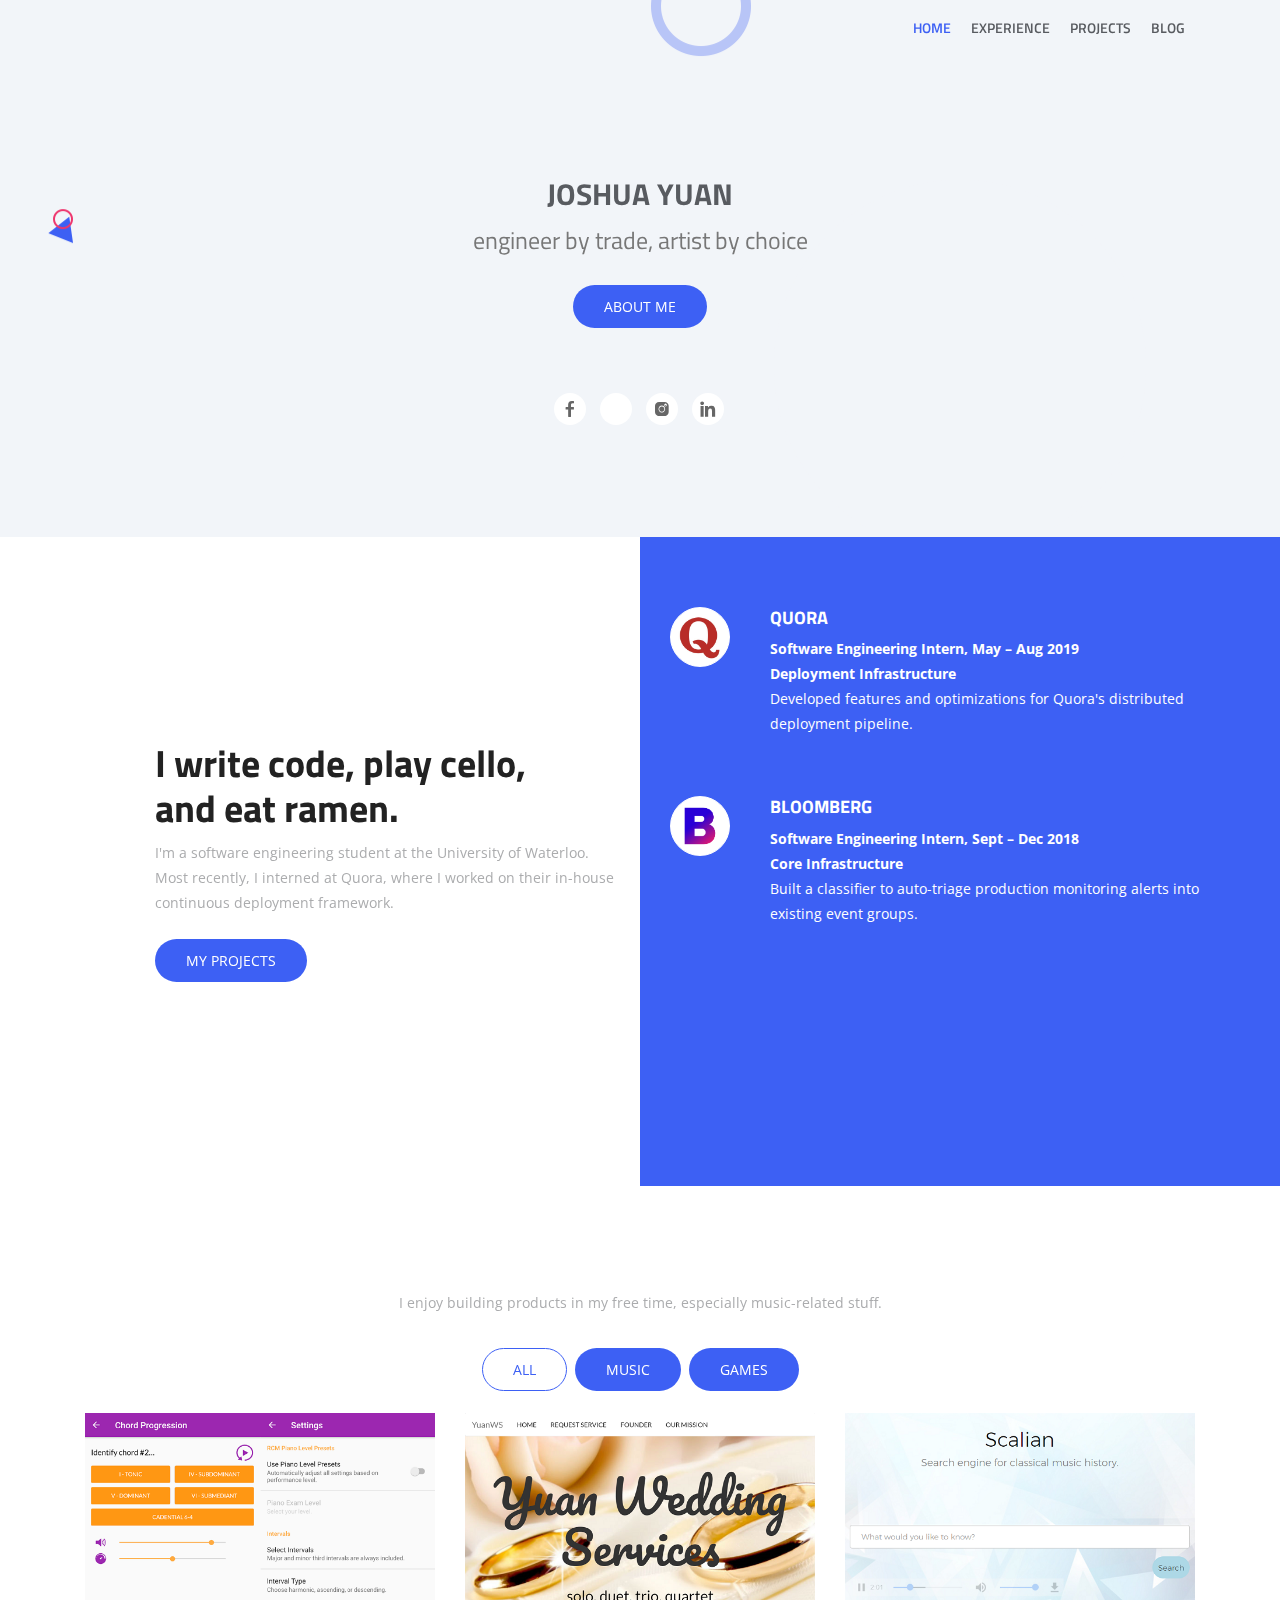
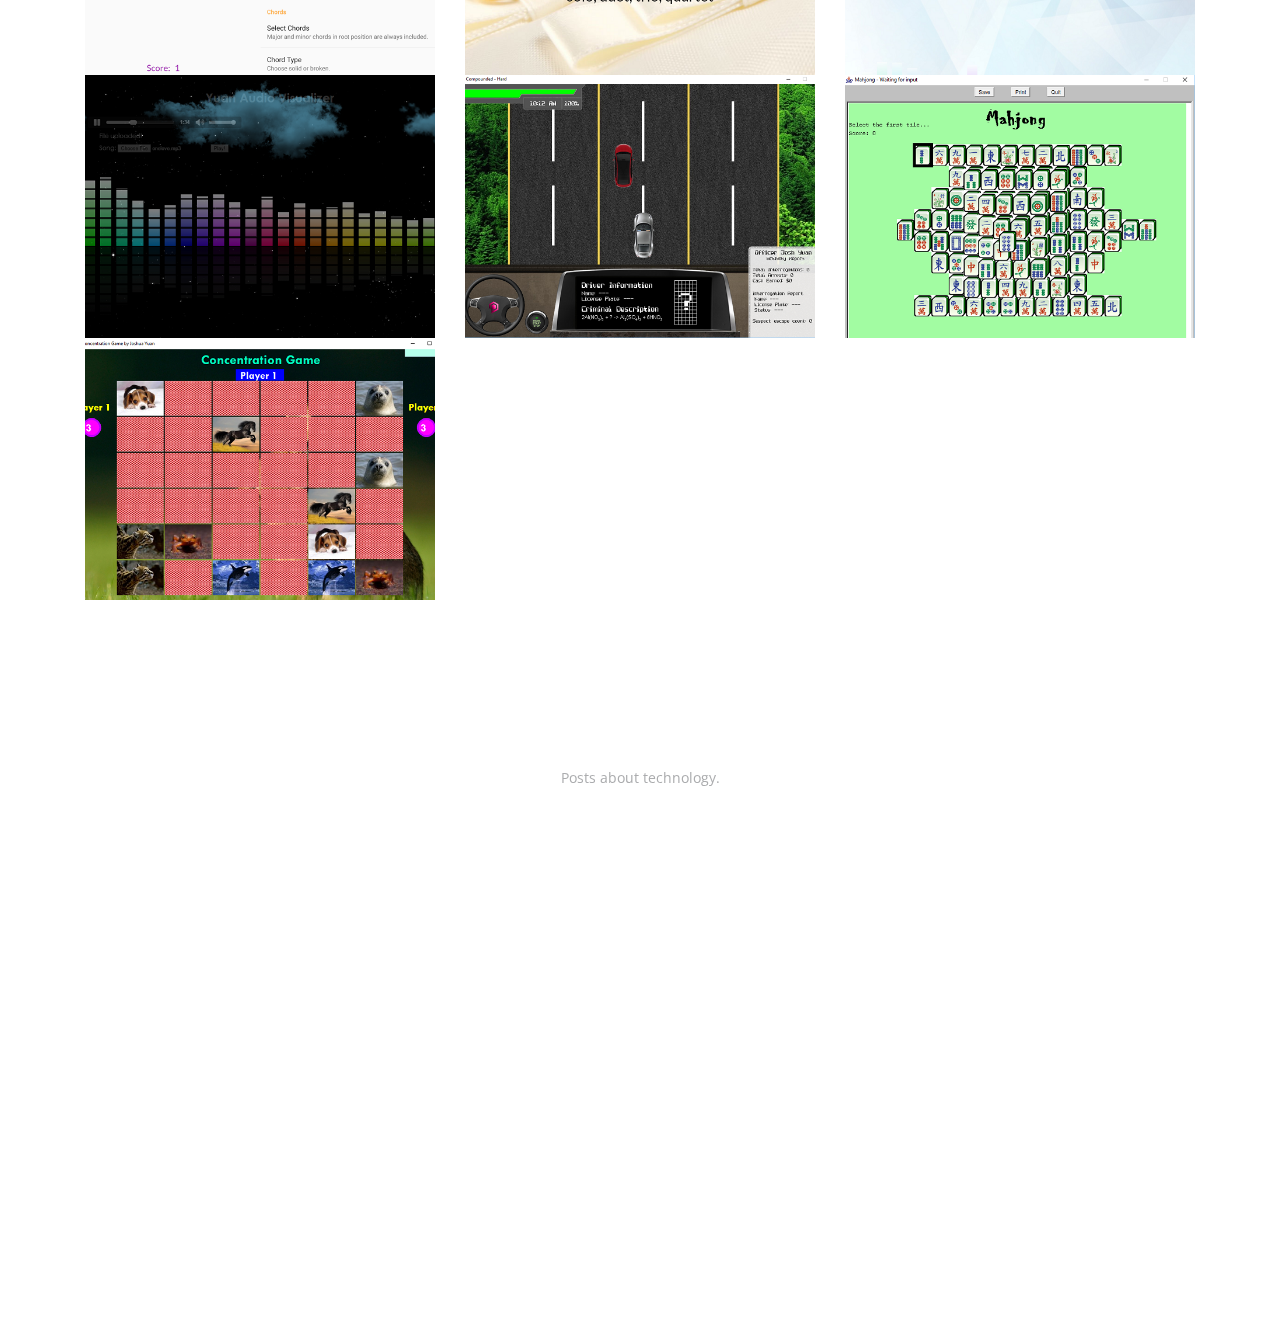
==== hello/stack-opl/stack-opl/index.html @ 2b929684 "begin new design work" ====
<!DOCTYPE html>
<html lang="en">
  <head>
    <!-- Required meta tags -->
    <meta charset="utf-8">
    <meta name="viewport" content="width=device-width, initial-scale=1, shrink-to-fit=no">

    <title>Stack - Bootstrap 4 Business Template</title>

    <!-- Bootstrap CSS -->
    <link rel="stylesheet" href="assets/css/bootstrap.min.css" >
    <!-- Icon -->
    <link rel="stylesheet" href="assets/fonts/line-icons.css">
    <!-- Slicknav -->
    <link rel="stylesheet" href="assets/css/slicknav.css">
    <!-- Owl carousel -->
    <link rel="stylesheet" href="assets/css/owl.carousel.min.css">
    <link rel="stylesheet" href="assets/css/owl.theme.css">
    
    <link rel="stylesheet" href="assets/css/magnific-popup.css">
    <link rel="stylesheet" href="assets/css/nivo-lightbox.css">
    <!-- Animate -->
    <link rel="stylesheet" href="assets/css/animate.css">
    <!-- Main Style -->
    <link rel="stylesheet" href="assets/css/main.css">
    <!-- Responsive Style -->
    <link rel="stylesheet" href="assets/css/responsive.css">

  </head>
  <body>

    <!-- Header Area wrapper Starts -->
    <header id="header-wrap">
      <!-- Navbar Start -->
      <nav class="navbar navbar-expand-md bg-inverse fixed-top scrolling-navbar">
        <div class="container">
          <!-- Brand and toggle get grouped for better mobile display -->
          <!-- <a href="index.html" class="navbar-brand"><img src="assets/img/logo.png" alt=""></a>        -->
          <button class="navbar-toggler" type="button" data-toggle="collapse" data-target="#navbarCollapse" aria-controls="navbarCollapse" aria-expanded="false" aria-label="Toggle navigation">
            <i class="lni-menu"></i>
          </button>
          <div class="collapse navbar-collapse" id="navbarCollapse">
            <ul class="navbar-nav mr-auto w-100 justify-content-end clearfix">
              <li class="nav-item active">
                <a class="nav-link" href="#hero-area">
                  Home
                </a>
              </li>
              <li class="nav-item">
                <a class="nav-link" href="#experience">
                  Experience
                </a>
              </li>
              <li class="nav-item">
                <a class="nav-link" href="#projects">
                  Projects
                </a>
              </li>
              <li class="nav-item">
                <a class="nav-link" href="#blog">
                  Blog
                </a>
              </li>
            </ul>
          </div>
        </div>
      </nav>
      <!-- Navbar End -->

      <!-- Hero Area Start -->
      <div id="hero-area" class="hero-area-bg">
        <div class="container">
          <div class="row">
            <div class="col-md-12 col-sm-12">
              <div class="contents text-center">
                <div class="wow fadeInUp">
                  <h2 class="head-title">Joshua Yuan</h2>
                  <h3 id="subtitle">engineer by trade, artist by choice</h3>
                </div>
                <div class="header-button wow fadeInUp" data-wow-delay="0.3s">
                  <a href="#experience" class="btn btn-common">About Me</a>
                </div>
              </div>
              <div class="row">
                <div class="col-lg-4 col-md-3 col-xs-12">
                  <div class="footer-logo">
                    <!-- <img src="assets/img/logo.png" alt=""> -->
                  </div>
                </div>
                <div class="col-lg-4 col-md-4 col-xs-12">     
                  <div class="social-icon text-center">
                    <a class="facebook" href="#"><i class="lni-facebook-filled"></i></a>
                    <a class="github" href="#"><i class="lni-github-original"></i></a>
                    <a class="instagram" href="#"><i class="lni-instagram-filled"></i></a>
                    <a class="linkedin" href="#"><i class="lni-linkedin-filled"></i></a>
                  </div>
                </div>
                <div class="col-lg-4 col-md-5 col-xs-12">
                </div> 
              </div>
 <!--              <div class="img-thumb text-center wow fadeInUp" data-wow-delay="0.6s">
                <img class="img-fluid" src="assets/img/hero-1.png" alt="">
              </div> -->
            </div>
          </div>
        </div>
      </div>
      <!-- Hero Area End -->

    </header>
    <!-- Header Area wrapper End -->

    <!-- Feature Section Start -->
    <div id="experience">
      <div class="container-fluid">
        <div class="row">
          <div class="col-lg-6 col-md-12 col-sm-12">
            <div class="text-wrapper">
              <div>
                <h2 class="title-hl wow fadeInLeft" data-wow-delay="0.3s">I write code, play cello, <br> and eat ramen. <br></h2>
                <p class="mb-4">I'm a software engineering student at the University of Waterloo. Most recently, I interned at Quora, where I worked on their in-house continuous deployment framework.</p>
                <a href="#projects" class="btn btn-common">My Projects</a>
              </div>
            </div>
          </div>
          <div class="col-lg-6 col-md-12 col-sm-12 padding-none feature-bg">
            <div class="feature-thumb">
              <div class="feature-item wow fadeInDown" data-wow-duration="1000ms" data-wow-delay="300ms">
                <div class="icon" id="quora-icon">
                </div>
                <div class="feature-content">
                  <h3>Quora</h3>
                  <p><b>Software Engineering Intern, May – Aug 2019<br>
                  Deployment Infrastructure</b><br>
                  Developed features and optimizations for Quora's distributed deployment pipeline.</p>
                </div>
              </div>
              <div class="feature-item wow fadeInDown" data-wow-duration="1000ms" data-wow-delay="500ms">
                <div class="icon" id="bloomberg-icon">
                </div>
                <div class="feature-content">
                  <h3>Bloomberg</h3>
                  <p><b>Software Engineering Intern, Sept – Dec 2018<br>
                  Core Infrastructure</b><br>
                  <p>Built a classifier to auto-triage production monitoring alerts into existing event groups.</p>
                </div>
              </div>
              <div class="feature-item wow fadeInDown" data-wow-duration="1000ms" data-wow-delay="700ms">
                <div class="icon" id="shopify-icon">
                </div>
                <div class="feature-content">
                  <h3>Shopify</h3>
                  <p><b>Software Engineering Intern, Jan – Apr 2018<br>
                  Merchant Globalization</b><br>
                  <p>Created a background web service that detects and logs tax miscalculations during checkout.</p>
                </div>
              </div>
            </div>
          </div>
        </div>
      </div>
    </div>
    <!-- Feature Section End -->
    
    <!-- Portfolio Section -->
    <section id="projects" class="section-padding">
      <!-- Container Starts -->
      <div class="container">
        <div class="section-header text-center">
          <h2 class="section-title wow fadeInDown" data-wow-delay="0.3s">Personal Projects</h2>
          <p>I enjoy building products in my free time, especially music-related stuff.</p>
        </div>
        <div class="row">          
          <div class="col-md-12">
            <!-- Portfolio Controller/Buttons -->
            <div class="controls text-center">
              <a class="filter active btn btn-common btn-effect" data-filter="all">
                All 
              </a>
              <a class="filter btn btn-common btn-effect" data-filter=".music">
                Music 
              </a>
              <a class="filter btn btn-common btn-effect" data-filter=".games">
                Games
              </a>
            </div>
            <!-- Portfolio Controller/Buttons Ends-->
          </div>
        </div>

        <!-- Portfolio Recent Projects -->
        <div id="portfolio" class="row">
          <div class="col-lg-4 col-md-6 col-xs-12 mix music">
            <div class="portfolio-item">
              <div class="shot-item">
                <img src="assets/img/portfolio/eartraining.png" alt="" />  
                <div class="single-content">
                  <div class="fancy-table">
                    <div class="table-cell">
                      <div class="zoom-icon">
                        <a class="lightbox" href="assets/img/portfolio/img-1.jpg"></a>
                      </div>
                      <a href="https://play.google.com/store/apps/details?id=com.joshuayuan.eartraining">Ear Training</a>
                      <p>Aural training app for classical musicians with over 23k downloads on Google Play (Android).</p>
                    </div>
                  </div>
                </div>
              </div>               
            </div>
          </div>
          <div class="col-lg-4 col-md-6 col-xs-12 mix music">
            <div class="portfolio-item">
              <div class="shot-item">
                <img src="assets/img/portfolio/wedding.png" alt="" /> 
                <div class="single-content">
                  <div class="fancy-table">
                    <div class="table-cell">
                      <div class="zoom-icon">
                        <a class="lightbox" href="assets/img/portfolio/img-2.jpg"></a>
                      </div>
                      <a href="http://weddings.joshuayuan.com/">Wedding Music Services</a>
                      <p>Connects wedding organizers to live wedding performers across the Greater Toronto Area. Request solo performances, duets, trio, and quartets.</p>
                    </div>
                  </div>
                </div>
              </div>               
            </div>
          </div>
          <div class="col-lg-4 col-md-6 col-xs-12 mix music">
            <div class="portfolio-item">
              <div class="shot-item">
                <img src="assets/img/portfolio/scalian.png" alt="" />  
                <div class="single-content">
                  <div class="fancy-table">
                    <div class="table-cell">
                      <div class="zoom-icon">
                        <a class="lightbox" href="assets/img/portfolio/img-3.jpg"></a>
                      </div>
                      <a href="http://history.joshuayuan.com/">Scalian</a>
                      <p>A search engine for music history that uses natural language processing.</p>
                    </div>
                  </div>
                </div>
              </div>               
            </div>
          </div>
          <div class="col-lg-4 col-md-6 col-xs-12 mix music">
            <div class="portfolio-item">
              <div class="shot-item">
                <img src="assets/img/portfolio/visualizer.png" alt="" /> 
                <div class="single-content">
                  <div class="fancy-table">
                    <div class="table-cell">
                      <div class="zoom-icon">
                        <a class="lightbox" href="assets/img/portfolio/img-4.jpg"></a>
                      </div>
                      <a href="http://audiovisualizer.joshuayuan.com/">Audio Visualizer</a>
                      <p>Upload your favourite song and see real-time animations!</p>
                    </div>
                  </div>
                </div>
              </div>               
            </div>
          </div>
          <div class="col-lg-4 col-md-6 col-xs-12 mix games">
            <div class="portfolio-item">
              <div class="shot-item">
                <img src="assets/img/portfolio/compounded.png" alt="" />  
                <div class="single-content">
                  <div class="fancy-table">
                    <div class="table-cell">
                      <div class="zoom-icon">
                        <a class="lightbox" href="assets/img/portfolio/img-5.jpg"></a>
                      </div>
                      <a href="https://www.dropbox.com/s/d13jefhcqn0vv1t/Compounded.zip?dl=0">Compounded</a>
                      <p>Desktop car racing game designed to help high school students learn chemistry concepts.</p>
                    </div>
                  </div>
                </div>
              </div>               
            </div>
          </div>
          <div class="col-lg-4 col-md-6 col-xs-12 mix games">
            <div class="portfolio-item">
              <div class="shot-item">
                <img src="assets/img/portfolio/mahjong.png" alt="" />  
                <div class="single-content">
                  <div class="fancy-table">
                    <div class="table-cell">
                      <div class="zoom-icon">
                        <a class="lightbox" href="assets/img/portfolio/img-6.jpg"></a>
                      </div>
                      <a href="http://www.joshuayuan.com/software/Mahjong.zip">Mahjong Solitaire</a>
                      <p>A puzzle game based on a classic Chinese game for four persons.</p>
                    </div>
                  </div>
                </div>
              </div>               
            </div>
          </div>
          <div class="col-lg-4 col-md-6 col-xs-12 mix games">
            <div class="portfolio-item">
              <div class="shot-item">
                <img src="assets/img/portfolio/concentration.png" alt="" />  
                <div class="single-content">
                  <div class="fancy-table">
                    <div class="table-cell">
                      <div class="zoom-icon">
                        <a class="lightbox" href="assets/img/portfolio/img-6.jpg"></a>
                      </div>
                      <a href="http://www.joshuayuan.com/software/ConcentrationGame.zip">Concentration</a>
                      <p>Try to flip two cards with the same animal - challenge your memory!</p>
                    </div>
                  </div>
                </div>
              </div>               
            </div>
          </div>
        </div>
      </div>
      <!-- Container Ends -->
    </section>
    <!-- Portfolio Section Ends --> 

    <!-- Blog Section -->
    <section id="blog" class="section-padding">
      <!-- Container Starts -->
      <div class="container">
        <div class="section-header text-center">
          <h2 class="section-title wow fadeInDown" data-wow-delay="0.3s">Latest Blog</h2>
          <p>Posts about technology.</p>
        </div>
        <div class="row">
          <div class="col-lg-4 col-md-6 col-sm-12 col-xs-12 blog-item">
            <!-- Blog Item Starts -->
            <div class="blog-item-wrapper wow fadeInLeft" data-wow-delay="0.3s">
              <div class="blog-item-img">
                <a href="single-post.html">
                  <img src="assets/img/blog/img3.jpg" alt="">
                </a>                
              </div>
              <div class="blog-item-text"> 
                <h3>
                <a href="single-post.html">Tax Engine Componentization @ Shopify</a>
                </h3>
                <p>
                The engineering decisions made by Shopify’s tax team during their search for the best way to decouple the new tax engine with its consumers.
                </p>
                <a href="http://blog.joshuayuan.com/2018/12/09/tax-engine-componentization-@-shopify.html" class="btn btn-common btn-rm">Read More</a>
              </div>
            </div>
            <!-- Blog Item Wrapper Ends-->
          </div>

          <div class="col-lg-4 col-md-6 col-sm-12 col-xs-12 blog-item">
            <!-- Blog Item Starts -->
            <div class="blog-item-wrapper wow fadeInUp" data-wow-delay="0.6s">
              <div class="blog-item-img">
                <a href="single-post.html">
                  <img src="assets/img/blog/img2.jpg" alt="">
                </a>                
              </div>
              <div class="blog-item-text"> 
                <h3>
                <a href="single-post.html">Improving Continuous Deployment Efficiency @ Quora</a>
                </h3>
                <p>
                Engineering tradeoffs, optimization tradeoffs, increasing parallelism. 
                </p>
                <a href="#" class="btn btn-common btn-rm">Coming Soon</a>
              </div>
            </div>
            <!-- Blog Item Wrapper Ends-->
          </div>
        </div>
      </div>
    </section>
    <!-- blog Section End -->

    <!-- Go to Top Link -->
    <a href="#" class="back-to-top">
    	<i class="lni-arrow-up"></i>
    </a>
    
    <!-- Preloader -->
    <div id="preloader">
      <div class="loader" id="loader-1"></div>
    </div>
    <!-- End Preloader -->
    
    <!-- jQuery first, then Popper.js, then Bootstrap JS -->
    <script src="assets/js/jquery-min.js"></script>
    <script src="assets/js/popper.min.js"></script>
    <script src="assets/js/bootstrap.min.js"></script>
    <script src="assets/js/owl.carousel.min.js"></script>
    <script src="assets/js/jquery.mixitup.js"></script>
    <script src="assets/js/wow.js"></script>
    <script src="assets/js/jquery.nav.js"></script>
    <script src="assets/js/scrolling-nav.js"></script>
    <script src="assets/js/jquery.easing.min.js"></script>
    <script src="assets/js/jquery.counterup.min.js"></script>  
    <script src="assets/js/nivo-lightbox.js"></script>     
    <script src="assets/js/jquery.magnific-popup.min.js"></script>     
    <script src="assets/js/waypoints.min.js"></script>   
    <script src="assets/js/jquery.slicknav.js"></script>
    <script src="assets/js/main.js"></script>
    <script src="assets/js/form-validator.min.js"></script>
    <script src="assets/js/contact-form-script.min.js"></script>
      
  </body>
</html>
---- hello/stack-opl/stack-opl/assets/fonts/line-icons.css ----
@font-face {
  font-family: 'LineIcons';
  src:  url('../fonts/LineIcons.eot?tc3uo0');
  src:  url('../fonts/LineIcons.eot?tc3uo0#iefix') format('embedded-opentype'),
    url('../fonts/LineIcons.ttf?tc3uo0') format('truetype'),
    url('../fonts/LineIcons.woff?tc3uo0') format('woff'),
    url('../fonts/LineIcons.svg?tc3uo0#LineIcons') format('svg');
  font-weight: normal;
  font-style: normal;
}

[class^="lni-"], [class*=" lni-"] {
  /* use !important to prevent issues with browser extensions that change fonts */
  font-family: 'LineIcons' !important;
  speak: none;
  font-style: normal;
  font-weight: normal;
  font-variant: normal;
  text-transform: none;
  line-height: 1;

  /* Better Font Rendering =========== */
  -webkit-font-smoothing: antialiased;
  -moz-osx-font-smoothing: grayscale;
}

.lni-image:before {
  content: "\e991";
}
.lni-linkedin-filled:before {
  content: "\e9ac";
}
.lni-add-files:before {
  content: "\e900";
}
.lni-agenda:before {
  content: "\e901";
}
.lni-alarm-clock:before {
  content: "\e902";
}
.lni-alarm:before {
  content: "\e903";
}
.lni-amazon:before {
  content: "\e904";
}
.lni-amex:before {
  content: "\e905";
}
.lni-anchor:before {
  content: "\e906";
}
.lni-android:before {
  content: "\e907";
}
.lni-angle-double-down:before {
  content: "\e908";
}
.lni-angle-double-left:before {
  content: "\e909";
}
.lni-angle-double-right:before {
  content: "\e90a";
}
.lni-angle-double-up:before {
  content: "\e90b";
}
.lni-apartment:before {
  content: "\e90c";
}
.lni-apple:before {
  content: "\e90d";
}
.lni-archive:before {
  content: "\e90e";
}
.lni-arrow-down-circle:before {
  content: "\e90f";
}
.lni-arrow-down:before {
  content: "\e910";
}
.lni-arrow-left-circle:before {
  content: "\e911";
}
.lni-arrow-left:before {
  content: "\e912";
}
.lni-arrow-right-circle:before {
  content: "\e913";
}
.lni-arrow-right:before {
  content: "\e914";
}
.lni-arrow-top-left:before {
  content: "\e915";
}
.lni-arrow-top-right:before {
  content: "\e916";
}
.lni-arrow-up-circle:before {
  content: "\e917";
}
.lni-arrow-up:before {
  content: "\e918";
}
.lni-arrows-horizontal:before {
  content: "\e919";
}
.lni-arrows-vertical:before {
  content: "\e91a";
}
.lni-ban:before {
  content: "\e91b";
}
.lni-bar-chart:before {
  content: "\e91c";
}
.lni-basketball:before {
  content: "\e91d";
}
.lni-behance:before {
  content: "\e91e";
}
.lni-bi-cycle:before {
  content: "\e91f";
}
.lni-bitbucket:before {
  content: "\e920";
}
.lni-bitcoin:before {
  content: "\e921";
}
.lni-blackboard:before {
  content: "\e922";
}
.lni-bluetooth:before {
  content: "\e923";
}
.lni-bold:before {
  content: "\e924";
}
.lni-bolt-alt:before {
  content: "\e925";
}
.lni-bolt:before {
  content: "\e926";
}
.lni-book:before {
  content: "\e927";
}
.lni-bookmark-alt:before {
  content: "\e928";
}
.lni-bookmark:before {
  content: "\e929";
}
.lni-briefcase:before {
  content: "\e92a";
}
.lni-brush-alt:before {
  content: "\e92b";
}
.lni-brush:before {
  content: "\e92c";
}
.lni-bubble:before {
  content: "\e92d";
}
.lni-bug:before {
  content: "\e92e";
}
.lni-bulb:before {
  content: "\e92f";
}
.lni-bullhorn:before {
  content: "\e930";
}
.lni-bus:before {
  content: "\e931";
}
.lni-calendar:before {
  content: "\e932";
}
.lni-camera:before {
  content: "\e933";
}
.lni-car:before {
  content: "\e934";
}
.lni-cart-full:before {
  content: "\e935";
}
.lni-cart:before {
  content: "\e936";
}
.lni-check-box:before {
  content: "\e937";
}
.lni-check-mark-circle:before {
  content: "\e938";
}
.lni-chevron-down-circle:before {
  content: "\e939";
}
.lni-chevron-down:before {
  content: "\e93a";
}
.lni-chevron-left-circle:before {
  content: "\e93b";
}
.lni-chevron-left:before {
  content: "\e93c";
}
.lni-chevron-right-circle:before {
  content: "\e93d";
}
.lni-chevron-right:before {
  content: "\e93e";
}
.lni-chevron-up-circle:before {
  content: "\e93f";
}
.lni-chevron-up:before {
  content: "\e940";
}
.lni-chrome:before {
  content: "\e941";
}
.lni-circle-minus:before {
  content: "\e942";
}
.lni-clipboard:before {
  content: "\e943";
}
.lni-close:before {
  content: "\e944";
}
.lni-cloud-check:before {
  content: "\e945";
}
.lni-cloud-download:before {
  content: "\e946";
}
.lni-cloud-sync:before {
  content: "\e947";
}
.lni-cloud-upload:before {
  content: "\e948";
}
.lni-cloud:before {
  content: "\e949";
}
.lni-code:before {
  content: "\e94a";
}
.lni-coffee-cup:before {
  content: "\e94b";
}
.lni-cog:before {
  content: "\e94c";
}
.lni-color-pallet:before {
  content: "\e94d";
}
.lni-comment-reply-alt:before {
  content: "\e94e";
}
.lni-comments-alt:before {
  content: "\e94f";
}
.lni-comments:before {
  content: "\e950";
}
.lni-construction:before {
  content: "\e951";
}
.lni-control-panel:before {
  content: "\e952";
}
.lni-crop:before {
  content: "\e953";
}
.lni-cross-circle:before {
  content: "\e954";
}
.lni-crown:before {
  content: "\e955";
}
.lni-css3:before {
  content: "\e956";
}
.lni-cup:before {
  content: "\e957";
}
.lni-cut:before {
  content: "\e958";
}
.lni-dashboard:before {
  content: "\e959";
}
.lni-database:before {
  content: "\e95a";
}
.lni-dinner:before {
  content: "\e95b";
}
.lni-direction-alt:before {
  content: "\e95c";
}
.lni-direction-ltr:before {
  content: "\e95d";
}
.lni-direction-rtl:before {
  content: "\e95e";
}
.lni-direction:before {
  content: "\e95f";
}
.lni-display:before {
  content: "\e960";
}
.lni-download:before {
  content: "\e961";
}
.lni-drop:before {
  content: "\e962";
}
.lni-dropbox:before {
  content: "\e963";
}
.lni-drupal:before {
  content: "\e964";
}
.lni-emoji-neutral:before {
  content: "\e965";
}
.lni-emoji-sad:before {
  content: "\e966";
}
.lni-emoji-smile:before {
  content: "\e967";
}
.lni-empty-file:before {
  content: "\e968";
}
.lni-enter:before {
  content: "\e969";
}
.lni-envelope:before {
  content: "\e96a";
}
.lni-eraser:before {
  content: "\e96b";
}
.lni-exit-down:before {
  content: "\e96c";
}
.lni-exit-up:before {
  content: "\e96d";
}
.lni-exit:before {
  content: "\e96e";
}
.lni-eye:before {
  content: "\e96f";
}
.lni-facebook-filled:before {
  content: "\e970";
}
.lni-facebook:before {
  content: "\e971";
}
.lni-files:before {
  content: "\e972";
}
.lni-film-play:before {
  content: "\e973";
}
.lni-firefox:before {
  content: "\e974";
}
.lni-flag-alt:before {
  content: "\e975";
}
.lni-flag-cubic:before {
  content: "\e976";
}
.lni-flag:before {
  content: "\e977";
}
.lni-folder:before {
  content: "\e978";
}
.lni-frame-contract:before {
  content: "\e979";
}
.lni-frame-expand:before {
  content: "\e97a";
}
.lni-full-screen:before {
  content: "\e97b";
}
.lni-funnel:before {
  content: "\e97c";
}
.lni-gallery:before {
  content: "\e97d";
}
.lni-game:before {
  content: "\e97e";
}
.lni-gift:before {
  content: "\e97f";
}
.lni-git:before {
  content: "\e980";
}
.lni-github:before {
  content: "\e981";
}
.lni-google-plus:before {
  content: "\e982";
}
.lni-graduation:before {
  content: "\e983";
}
.lni-grid-alt:before {
  content: "\e984";
}
.lni-grid:before {
  content: "\e985";
}
.lni-hammer:before {
  content: "\e986";
}
.lni-hand:before {
  content: "\e987";
}
.lni-harddrive:before {
  content: "\e988";
}
.lni-headphone-alt:before {
  content: "\e989";
}
.lni-headphone:before {
  content: "\e98a";
}
.lni-heart-filled:before {
  content: "\e98b";
}
.lni-heart-pulse:before {
  content: "\e98c";
}
.lni-heart:before {
  content: "\e98d";
}
.lni-help:before {
  content: "\e98e";
}
.lni-highlight-alt:before {
  content: "\e98f";
}
.lni-highlight:before {
  content: "\e990";
}
.lni-hobile:before {
  content: "\e992";
}
.lni-home:before {
  content: "\e993";
}
.lni-hourglass:before {
  content: "\e994";
}
.lni-html5:before {
  content: "\e995";
}
.lni-inbox:before {
  content: "\e996";
}
.lni-indent-decrease:before {
  content: "\e997";
}
.lni-indent-increase:before {
  content: "\e998";
}
.lni-Infinite:before {
  content: "\e999";
}
.lni-information:before {
  content: "\e99a";
}
.lni-instagram-filled:before {
  content: "\e99b";
}
.lni-instagram:before {
  content: "\e99c";
}
.lni-italic:before {
  content: "\e99d";
}
.lni-joomla:before {
  content: "\e99e";
}
.lni-key:before {
  content: "\e99f";
}
.lni-keyboard:before {
  content: "\e9a0";
}
.lni-laptop-phone:before {
  content: "\e9a1";
}
.lni-laptop:before {
  content: "\e9a2";
}
.lni-layers:before {
  content: "\e9a3";
}
.lni-layout:before {
  content: "\e9a4";
}
.lni-leaf:before {
  content: "\e9a5";
}
.lni-licencse:before {
  content: "\e9a6";
}
.lni-line-dashed:before {
  content: "\e9a7";
}
.lni-line-dotted:before {
  content: "\e9a8";
}
.lni-line-double:before {
  content: "\e9a9";
}
.lni-line-spacing:before {
  content: "\e9aa";
}
.lni-link:before {
  content: "\e9ab";
}
.lni-linkedin:before {
  content: "\e9ad";
}
.lni-list:before {
  content: "\e9ae";
}
.lni-lock:before {
  content: "\e9af";
}
.lni-magnet:before {
  content: "\e9b0";
}
.lni-magnifier:before {
  content: "\e9b1";
}
.lni-map-marker:before {
  content: "\e9b2";
}
.lni-map:before {
  content: "\e9b3";
}
.lni-mastercard:before {
  content: "\e9b4";
}
.lni-medall-alt:before {
  content: "\e9b5";
}
.lni-medall:before {
  content: "\e9b6";
}
.lni-medium:before {
  content: "\e9b7";
}
.lni-menu-circle:before {
  content: "\e9b8";
}
.lni-menu:before {
  content: "\e9b9";
}
.lni-mic:before {
  content: "\e9ba";
}
.lni-microphone:before {
  content: "\e9bb";
}
.lni-minus:before {
  content: "\e9bc";
}
.lni-mobile:before {
  content: "\e9bd";
}
.lni-more-alt:before {
  content: "\e9be";
}
.lni-more:before {
  content: "\e9bf";
}
.lni-mouse:before {
  content: "\e9c0";
}
.lni-move:before {
  content: "\e9c1";
}
.lni-music:before {
  content: "\e9c2";
}
.lni-notepad:before {
  content: "\e9c3";
}
.lni-package:before {
  content: "\e9c4";
}
.lni-page-break:before {
  content: "\e9c5";
}
.lni-paint-bucket:before {
  content: "\e9c6";
}
.lni-paint-roller:before {
  content: "\e9c7";
}
.lni-paperclip:before {
  content: "\e9c8";
}
.lni-paypal:before {
  content: "\e9c9";
}
.lni-pencil-alt:before {
  content: "\e9ca";
}
.lni-pencil:before {
  content: "\e9cb";
}
.lni-phone-handset:before {
  content: "\e9cc";
}
.lni-phone:before {
  content: "\e9cd";
}
.lni-pie-chart:before {
  content: "\e9ce";
}
.lni-pilcrow:before {
  content: "\e9cf";
}
.lni-pin-alt:before {
  content: "\e9d0";
}
.lni-pin-corner:before {
  content: "\e9d1";
}
.lni-pin:before {
  content: "\e9d2";
}
.lni-pinterest:before {
  content: "\e9d3";
}
.lni-playstore:before {
  content: "\e9d4";
}
.lni-plug:before {
  content: "\e9d5";
}
.lni-plus:before {
  content: "\e9d6";
}
.lni-pointer-down:before {
  content: "\e9d7";
}
.lni-pointer-left:before {
  content: "\e9d8";
}
.lni-pointer-right:before {
  content: "\e9d9";
}
.lni-pointer-up:before {
  content: "\e9da";
}
.lni-pointer:before {
  content: "\e9db";
}
.lni-power-switch:before {
  content: "\e9dc";
}
.lni-printer:before {
  content: "\e9dd";
}
.lni-pulse:before {
  content: "\e9de";
}
.lni-question-circle:before {
  content: "\e9df";
}
.lni-quora:before {
  content: "\e9e0";
}
.lni-reddit:before {
  content: "\e9e1";
}
.lni-reload:before {
  content: "\e9e2";
}
.lni-reply:before {
  content: "\e9e3";
}
.lni-rocket:before {
  content: "\e9e4";
}
.lni-rss-feed:before {
  content: "\e9e5";
}
.lni-ruler-alt:before {
  content: "\e9e6";
}
.lni-ruler-pencil:before {
  content: "\e9e7";
}
.lni-ruler:before {
  content: "\e9e8";
}
.lni-save-alt:before {
  content: "\e9e9";
}
.lni-save:before {
  content: "\e9ea";
}
.lni-search:before {
  content: "\e9eb";
}
.lni-select:before {
  content: "\e9ec";
}
.lni-share-alt:before {
  content: "\e9ed";
}
.lni-share:before {
  content: "\e9ee";
}
.lni-shield:before {
  content: "\e9ef";
}
.lni-shift-left:before {
  content: "\e9f0";
}
.lni-shift-right:before {
  content: "\e9f1";
}
.lni-shortcode:before {
  content: "\e9f2";
}
.lni-signal:before {
  content: "\e9f3";
}
.lni-slice:before {
  content: "\e9f4";
}
.lni-sort-alpha-asc:before {
  content: "\e9f5";
}
.lni-sort-amount-asc:before {
  content: "\e9f6";
}
.lni-soundcloud:before {
  content: "\e9f7";
}
.lni-spellcheck:before {
  content: "\e9f8";
}
.lni-spotify:before {
  content: "\e9f9";
}
.lni-spray:before {
  content: "\e9fa";
}
.lni-stamp:before {
  content: "\e9fb";
}
.lni-star-empty:before {
  content: "\e9fc";
}
.lni-star-filled:before {
  content: "\e9fd";
}
.lni-star-half:before {
  content: "\e9fe";
}
.lni-star:before {
  content: "\e9ff";
}
.lni-stats-down:before {
  content: "\ea00";
}
.lni-stats-up:before {
  content: "\ea01";
}
.lni-strikethrough:before {
  content: "\ea02";
}
.lni-stripe:before {
  content: "\ea03";
}
.lni-support:before {
  content: "\ea04";
}
.lni-tab:before {
  content: "\ea05";
}
.lni-tag:before {
  content: "\ea06";
}
.lni-target:before {
  content: "\ea07";
}
.lni-teabag:before {
  content: "\ea08";
}
.lni-text-align-right:before {
  content: "\ea09";
}
.lni-text-align-center:before {
  content: "\ea0a";
}
.lni-text-align-justify:before {
  content: "\ea0b";
}
.lni-text-align-left:before {
  content: "\ea0c";
}
.lni-text-format-remove:before {
  content: "\ea0d";
}
.lni-text-format:before {
  content: "\ea0e";
}
.lni-text-size:before {
  content: "\ea0f";
}
.lni-thought:before {
  content: "\ea10";
}
.lni-thumbs-down:before {
  content: "\ea11";
}
.lni-thumbs-up:before {
  content: "\ea12";
}
.lni-ticket-alt:before {
  content: "\ea13";
}
.lni-ticket:before {
  content: "\ea14";
}
.lni-timer:before {
  content: "\ea15";
}
.lni-train:before {
  content: "\ea16";
}
.lni-trash:before {
  content: "\ea17";
}
.lni-tshirt:before {
  content: "\ea18";
}
.lni-github-original:before {
  /*content: "\ea19";*/
  content: "\ea73";
}
.lni-github:before {
  content: "\ea1a";
}
.lni-underline:before {
  content: "\ea1b";
}
.lni-unlink:before {
  content: "\ea1c";
}
.lni-unlock:before {
  content: "\ea1d";
}
.lni-upload:before {
  content: "\ea1e";
}
.lni-user:before {
  content: "\ea1f";
}
.lni-users:before {
  content: "\ea20";
}
.lni-vector:before {
  content: "\ea21";
}
.lni-video:before {
  content: "\ea22";
}
.lni-visa:before {
  content: "\ea23";
}
.lni-volume-high:before {
  content: "\ea24";
}
.lni-volume-low:before {
  content: "\ea25";
}
.lni-volume-medium:before {
  content: "\ea26";
}
.lni-volume-mute:before {
  content: "\ea27";
}
.lni-wallet:before {
  content: "\ea28";
}
.lni-warning:before {
  content: "\ea29";
}
.lni-wheelchair:before {
  content: "\ea2a";
}
.lni-wordpress-filled:before {
  content: "\ea2b";
}
.lni-wordpress:before {
  content: "\ea2c";
}
.lni-world-alt:before {
  content: "\ea2d";
}
.lni-world:before {
  content: "\ea2e";
}
.lni-write:before {
  content: "\ea2f";
}
.lni-zip:before {
  content: "\ea30";
}
.lni-zoom-in:before {
  content: "\ea31";
}
.lni-zoom-out:before {
  content: "\ea32";
}
---- hello/stack-opl/stack-opl/assets/css/main.css ----
@import url("https://fonts.googleapis.com/css?family=Open+Sans|Titillium+Web:600,700");
html {
  overflow-x: hidden;
}

#subtitle {
  font-size: 24px;
  margin-bottom: 30px;
  font-weight: normal;
  color: #777;
}

#quora-icon {
  background-image: url('../img/logo/quora.png');
  background-size: cover;
}

#bloomberg-icon {
  background-image: url('../img/logo/bloomberg.png');
  background-size: cover;
}

#shopify-icon {
  background-image: url('../img/logo/shopify.png');
  background-size: cover;
}

body {
  background: #fff;
  font-size: 14px;
  font-weight: 400;
  font-family: 'Open Sans', sans-serif;
  -webkit-box-sizing: border-box;
  -moz-box-sizing: border-box;
  box-sizing: border-box;
  -webkit-font-smoothing: subpixel-antialiased;
  color: #abacae;
  line-height: 25px;
  -webkit-backface-visibility: hidden;
  backface-visibility: hidden;
  overflow-x: hidden;
}

h1, h2, h3, h4 {
  font-size: 38px;
  color: #222222;
  font-weight: 700;
  font-family: 'Titillium Web', sans-serif;
}

a {
  -webkit-transition: all 0.2s linear;
  -moz-transition: all 0.2s linear;
  -o-transition: all 0.2s linear;
  transition: all 0.2s linear;
}

a:hover {
  text-decoration: none;
}

a a:focus {
  outline: none;
}

p {
  font-weight: 400;
  font-family: 'Open Sans', sans-serif;
  margin: 0px;
  font-size: 14px;
}

ul, ol {
  list-style: outside none none;
  margin: 0;
  padding: 0;
}

ul li, ol li {
  list-style: none;
}

a:not([href]):not([tabindex]) {
  color: #fff;
}

.section-header {
  margin-bottom: 30px;
}

.section-header p {
  text: center;
  font-weight: 400;
  line-height: 26px;
}

.section-title {
  font-size: 30px;
  color: #222222;
  display: inline-block;
  font-weight: 700;
  text-transform: uppercase;
  position: relative;
}

.padding-none {
  padding: 0px;
}

.bg-gray {
  background: #f9f9f9;
}

.overlay {
  position: absolute;
  width: 100%;
  height: 100%;
  top: 0px;
  left: 0px;
  background: rgba(15, 17, 27, 0.8);
}

.btn {
  font-size: 14px;
  padding: 10px 30px;
  cursor: pointer;
  font-weight: 400;
  color: #fff;
  border-radius: 30px;
  -webkit-transition: all 0.2s linear;
  -moz-transition: all 0.2s linear;
  -o-transition: all 0.2s linear;
  transition: all 0.2s linear;
  display: inline-block;
}

.btn:focus,
.btn:active {
  box-shadow: none;
  outline: none;
  color: #fff;
}

.btn-common {
  background-color: #3d60f4;
  position: relative;
  z-index: 1;
  text-transform: uppercase;
}

.btn-common:hover {
  color: #fff;
  background-color: #222;
  box-shadow: 0 6px 22px rgba(0, 0, 0, 0.1);
  transition: all .2s ease-in-out;
  -moz-transition: all .2s ease-in-out;
  -webkit-transition: all .2s ease-in-out;
}

.btn-border {
  color: #3d60f4;
  background-color: transparent;
  border: 1px solid #3d60f4;
  border-radius: 30px;
  text-transform: uppercase;
}

.btn-border:hover {
  color: #fff;
  border-color: #3d60f4;
  background-color: #3d60f4;
}

.btn-border:focus {
  color: #fff;
  border-color: #3d60f4;
  background-color: #3d60f4;
}

.btn-lg {
  padding: 14px 33px;
  text-transform: uppercase;
  font-size: 16px;
}

.btn-rm {
  padding: 7px 18px;
  text-transform: capitalize;
}

button:focus {
  outline: none !important;
}

.icon-close, .icon-check {
  color: #3d60f4;
}

.social-icon a {
  color: #666;
  background: #fff;
  width: 32px;
  height: 32px;
  line-height: 34px;
  display: inline-block;
  text-align: center;
  border-radius: 100%;
  font-size: 16px;
  margin: 15px 6px 12px 4px;
  transition: all 0.3s ease-in-out 0s;
  -moz-transition: all 0.3s ease-in-out 0s;
  -webkit-transition: all 0.3s ease-in-out 0s;
  -o-transition: all 0.3s ease-in-out 0s;
}

.social-icon a:hover {
  color: #fff !important;
}

.social-icon .facebook:hover {
  background: #3b5999;
}

.social-icon .github:hover {
  background: #4A9CEC;
}

.social-icon .instagram:hover {
  background: #D6274D;
}

.social-icon .linkedin:hover {
  background: #1260A2;
}

.social-icon .google:hover {
  background: #CE332A;
}

/* ScrollToTop */
a.back-to-top {
  display: none;
  position: fixed;
  bottom: 18px;
  right: 15px;
  text-decoration: none;
}

a.back-to-top i {
  display: block;
  font-size: 22px;
  width: 40px;
  height: 40px;
  line-height: 40px;
  color: #fff;
  background: #3d60f4;
  border-radius: 30px;
  text-align: center;
  transition: all 0.2s ease-in-out;
  -moz-transition: all 0.2s ease-in-out;
  -webkit-transition: all 0.2s ease-in-out;
  -o-transition: all 0.2s ease-in-out;
  box-shadow: 0 0 4px rgba(0, 0, 0, 0.14), 0 4px 8px rgba(0, 0, 0, 0.28);
}

a.back-to-top:hover, a.back-to-top:focus {
  text-decoration: none;
}

/* Preloader */
#preloader {
  position: fixed;
  top: 0;
  left: 0;
  right: 0;
  bottom: 0;
  background-color: #fff;
  z-index: 9999999;
}

.loader {
  top: 50%;
  width: 50px;
  height: 50px;
  border-radius: 100%;
  position: relative;
  margin: 0 auto;
}

#loader-1:before, #loader-1:after {
  content: "";
  position: absolute;
  top: -10px;
  left: -10px;
  width: 100%;
  height: 100%;
  border-radius: 100%;
  border: 7px solid transparent;
  border-top-color: #3d60f4;
}

#loader-1:before {
  z-index: 100;
  animation: spin 1s infinite;
}

#loader-1:after {
  border: 7px solid #f2f2f2;
}

@keyframes spin {
  0% {
    -webkit-transform: rotate(0deg);
    -ms-transform: rotate(0deg);
    -o-transform: rotate(0deg);
    transform: rotate(0deg);
  }
  100% {
    -webkit-transform: rotate(360deg);
    -ms-transform: rotate(360deg);
    -o-transform: rotate(360deg);
    transform: rotate(360deg);
  }
}

.section-padding {
  padding: 60px 0;
}

hr {
  border-top: 1px dotted #ddd;
}

.feature-bg {
  background: #3d60f4;
}

.text-wrapper {
  height: 100%;
  display: table;
  padding-left: 140px;
}

.text-wrapper > div {
  vertical-align: middle;
  display: table-cell;
}

.feature-thumb {
  padding: 40px 0;
}

.feature-item {
  padding: 30px;
}

.feature-item .icon {
  float: left;
  border: 1px solid #fff;
  width: 60px;
  height: 60px;
  text-align: center;
  border-radius: 50%;
  transition: all .6s ease;
  -moz-transition: all .6s ease;
  -webkit-transition: all .6s ease;
}

.feature-item .icon i {
  font-size: 36px;
  color: #fff;
  line-height: 80px;
}

.feature-content {
  color: #fff;
  margin-left: 100px;
}

.feature-content h3 {
  color: #fff;
  text-transform: uppercase;
  font-size: 18px;
}

.feature-item:hover .icon {
  background: #fff;
}

.feature-item:hover .icon i {
  color: #3d60f4;
}

/* Services Item */
.services-item {
  /*background: #fff;*/
  background-image: url('../img/portfolio/eartraining.png');
  background-size: cover;
  margin: 15px 0;
  padding: 30px;
  border-radius: 4px;
  text-align: left;
  box-shadow: 0px 0px 40px 0px rgba(0, 0, 0, 0.1);
  transition: all 0.3s ease-in-out 0s;
  -moz-transition: all 0.3s ease-in-out 0s;
  -webkit-transition: all 0.3s ease-in-out 0s;
  -o-transition: all 0.3s ease-in-out 0s;
}

.services-item .icon i {
  font-size: 42px;
  color: #3d60f4;
}

.services-item .services-content h3 {
  font-weight: 600;
  text-transform: uppercase;
  margin-bottom: 10px;
}

.services-item .services-content h3 a {
  font-size: 18px;
  color: #585b60;
}

.services-item .services-content h3 a:hover {
  color: #3d60f4;
}

.services-item:hover {
  box-shadow: 0 20px 30px 0 rgba(0, 0, 0, 0.08);
}

#service {
  position: relative;
}

/* Container Outside Shape */
.container-outside {
  position: absolute;
  top: 0;
  right: 0;
  width: 47.1%;
  height: 100%;
  background: #3d60f4;
  overflow: hidden;
}

.heading {
  padding-left: 30px;
}

.d-table {
  display: table;
  width: 100%;
  height: 100%;
}

.dt-cell {
  display: table-cell;
  vertical-align: middle;
}

.skill-area img {
  border-radius: 4px;
}

.skills-section {
  margin-top: 30px;
}

.skills-section .progress-box h5 {
  color: #222222;
  font-size: 14px;
  text-transform: uppercase;
  font-weight: 600;
}

.skills-section .progress {
  background: #f9f9f9;
  height: 10px;
  margin-bottom: 30px;
}

.skills-section .progress .progress-bar {
  background: #3d60f4;
}

.navbar-brand {
  position: relative;
  padding: 0px;
}

.top-nav-collapse {
  background: #fff;
  z-index: 999999;
  top: 0px !important;
  box-shadow: 0px 3px 6px 3px rgba(0, 0, 0, 0.06);
  -webkit-animation-duration: 1s;
  animation-duration: 1s;
  background: #fff !important;
}

.top-nav-collapse .navbar-brand {
  top: 0px;
}

.top-nav-collapse .navbar-nav .nav-link {
  color: #585b60 !important;
  margin-top: 0px !important;
  margin-bottom: 0px !important;
}

.top-nav-collapse .navbar-nav .nav-link:hover {
  cursor: pointer;
  color: #3d60f4 !important;
}

.top-nav-collapse .navbar-nav li.active a.nav-link {
  color: #3d60f4 !important;
}

.indigo {
  background: transparent;
}

.menu-bg {
  background: transparent;
}

.navbar-expand-md .navbar-nav .nav-link i {
  font-size: 14px;
  margin-left: 5px;
  vertical-align: middle;
  -webkit-transition: all 0.3s ease-in-out;
  -moz-transition: all 0.3s ease-in-out;
  transition: all 0.3s ease-in-out;
}

.navbar-expand-md .navbar-nav .nav-link {
  font-family: 'Titillium Web', sans-serif;
  color: #585b60;
  font-weight: 600;
  padding: 8px 10px;
  line-height: 40px;
  text-transform: uppercase;
  cursor: pointer;
  background: transparent;
  -webkit-transition: all 0.3s ease-in-out;
  -moz-transition: all 0.3s ease-in-out;
  transition: all 0.3s ease-in-out;
}

.navbar-expand-md .navbar-nav li a:hover,
.navbar-expand-md .navbar-nav li .active > a,
.navbar-expand-md .navbar-nav li a:focus {
  color: #3d60f4;
  outline: none;
}

.navbar-expand-md .navbar-nav .active > .nav-link,
.navbar-expand-md .navbar-nav .nav-link.active,
.navbar-expand-md .navbar-nav .nav-link.open,
.navbar-expand-md .navbar-nav .open > .nav-link {
  color: #3d60f4 !important;
}

.navbar-expand-md .navbar-nav .nav-link:focus,
.navbar-expand-md .navbar-nav .nav-link:hover {
  color: #3d60f4 !important;
}

.navbar {
  padding: 0;
}

.navbar li.active a.nav-link {
  color: #3d60f4;
}

.menu-white .navbar-nav .nav-link {
  color: #fff;
}

.dropdown-toggle::after {
  display: none;
}

.dropdown-menu {
  margin: 0;
  padding: 0;
  display: none;
  position: absolute;
  z-index: 99;
  min-width: 210px;
  background-color: #fff;
  white-space: nowrap;
  border-radius: 4px;
  -webkit-box-shadow: 0 6px 12px rgba(0, 0, 0, 0.175);
  box-shadow: 0 6px 12px rgba(0, 0, 0, 0.175);
  animation: fadeIn 0.4s;
  -webkit-animation: fadeIn 0.4s;
  -moz-animation: fadeIn 0.4s;
  -o-animation: fadeIn 0.4s;
  -ms-animation: fadeIn 0.4s;
}

.dropdown-menu:before {
  content: "";
  display: inline-block;
  position: absolute;
  bottom: 100%;
  left: 20%;
  margin-left: -5px;
  border-right: 10px solid transparent;
  border-left: 10px solid transparent;
  border-bottom: 10px solid #fff;
}

.dropdown:hover .dropdown-menu {
  display: block;
  position: absolute;
  text-align: left;
  top: 100%;
  border: none;
  animation: fadeIn 0.4s;
  -webkit-animation: fadeIn 0.4s;
  -moz-animation: fadeIn 0.4s;
  -o-animation: fadeIn 0.4s;
  -ms-animation: fadeIn 0.4s;
}

.dropdown .dropdown-menu .dropdown-item {
  width: 100%;
  padding: 10px 20px;
  font-size: 14px;
  color: #333;
  border-bottom: 1px solid #f1f1f1;
  text-decoration: none;
  display: inline-block;
  float: left;
  clear: both;
  position: relative;
  outline: 0;
  transition: all 0.3s ease-in-out;
  -webkit-transition: all 0.3s ease-in-out;
  -moz-transition: all 0.3s ease-in-out;
  -o-transition: all 0.3s ease-in-out;
  -ms-transition: all 0.3s ease-in-out;
}

.dropdown .dropdown-menu .dropdown-item:last-child {
  border-bottom: none;
  border-bottom-left-radius: 4px;
  border-bottom-right-radius: 4px;
}

.dropdown .dropdown-menu .dropdown-item:first-child {
  border-top-left-radius: 4px;
  border-top-right-radius: 4px;
}

.dropdown .dropdown-item:focus,
.dropdown .dropdown-item:hover,
.dropdown .dropdown-item.active {
  color: #3d60f4;
  background: #f7f7f7;
}

.dropdown-item.active, .dropdown-item:active {
  background: transparent;
}

.fadeInUpMenu {
  -webkit-animation-name: fadeInUpMenu;
  animation-name: fadeInUpMenu;
}

/* ==========================================================================
3. Hero Area
========================================================================== */
#hero-area {
  color: #fff;
  overflow: hidden;
  position: relative;
  background: url(../img/hero-bg.png);
  padding-bottom: 100px;
}

#hero-area .contents {
  padding: 170px 0px 50px;
}

#hero-area .contents .head-title {
  color: #585b60;
  text-transform: uppercase;
  font-size: 30px;
  line-height: 48px;
  font-weight: 700;
  /*margin-bottom: 30px;*/
}

/* Team Item */
.team-item:hover {
  box-shadow: 0 20px 30px 0 rgba(0, 0, 0, 0.08);
}

.team-item {
  margin: 15px 0;
  border-radius: 0px;
  box-shadow: 0px 0px 40px 0px rgba(0, 0, 0, 0.1);
  transition: all 0.3s ease-in-out 0s;
  -moz-transition: all 0.3s ease-in-out 0s;
  -webkit-transition: all 0.3s ease-in-out 0s;
  -o-transition: all 0.3s ease-in-out 0s;
}

.team-item .team-img {
  position: relative;
  cursor: pointer;
  overflow: hidden;
  border-radius: 0px;
}

.team-item .team-overlay {
  height: 100%;
  position: absolute;
  top: 0;
  background: rgba(255, 255, 255, 0.8);
  opacity: 0;
  width: 100%;
  border-radius: 0px;
  transition: all 0.3s ease-in-out 0s;
  -moz-transition: all 0.3s ease-in-out 0s;
  -webkit-transition: all 0.3s ease-in-out 0s;
  -o-transition: all 0.3s ease-in-out 0s;
}

.team-item .overlay-social-icon {
  color: #fff;
  top: 45%;
  position: absolute;
  display: table-cell;
  margin: 0 auto;
  width: 100%;
  transition: all 0.3s ease-in-out 0s;
  -moz-transition: all 0.3s ease-in-out 0s;
  -webkit-transition: all 0.3s ease-in-out 0s;
  -o-transition: all 0.3s ease-in-out 0s;
}

.team-item .overlay-social-icon .social-icons {
  padding-left: 0;
  transition: all 0.3s ease-in-out 0s;
  -moz-transition: all 0.3s ease-in-out 0s;
  -webkit-transition: all 0.3s ease-in-out 0s;
  -o-transition: all 0.3s ease-in-out 0s;
}

.team-item .overlay-social-icon .social-icons li {
  display: inline-block;
  margin: 0 4px;
}

.team-item .overlay-social-icon .social-icons li a {
  letter-spacing: 0px;
  outline: 0 !important;
}

.team-item .overlay-social-icon .social-icons li a i {
  font-size: 20px;
  color: #fff;
  width: 36px;
  height: 36px;
  background: #3d60f4;
  display: block;
  border-radius: 30px;
  line-height: 36px;
  transition: all 0.3s ease-in-out 0s;
  -moz-transition: all 0.3s ease-in-out 0s;
  -webkit-transition: all 0.3s ease-in-out 0s;
  -o-transition: all 0.3s ease-in-out 0s;
}

.team-item .overlay-social-icon .social-icons li a:hover .lni-facebook-filled {
  background: #3B5998;
}

.team-item .overlay-social-icon .social-icons li a:hover .lni-github-original {
  background: #00aced;
}

.team-item .overlay-social-icon .social-icons li a:hover .lni-instagram-filled {
  background: #fb3958;
}

.team-item .info-text {
  padding: 15px 20px;
  background: #fff;
}

.team-item .info-text h3 {
  font-size: 16px;
  text-transform: uppercase;
  font-weight: 700;
  margin-bottom: 5px;
}

.team-item .info-text h3 a {
  color: #333;
}

.team-item .info-text h3 a:hover {
  color: #3d60f4;
}

.team-item .info-text p {
  margin: 0;
  color: #888;
}

.team-item:hover .team-overlay {
  opacity: 1;
}

/* ==========================================================================
 Counter Section Style
 ========================================================================== */
#counter {
  background: url(../img/count-bg.jpg);
  background-position: center center;
  background-size: cover;
  position: relative;
  z-index: 1;
}

#counter .counter-text {
  height: 100%;
  width: 100%;
  display: table;
}

#counter .counter-text > div {
  vertical-align: middle;
  display: table-cell;
}

#counter .counter-text h3 {
  font-size: 30px;
  font-weight: 700;
  margin-bottom: 20px;
}

#counter .counter-text .desc-text p {
  margin-bottom: 15px;
}

#counter .counter-box {
  padding: 20px 15px;
  background: rgba(255, 255, 255, 0.1) none repeat scroll 0 0;
  overflow: hidden;
  border-radius: 0px;
  box-shadow: 0px 9px 16px 0px rgba(225, 225, 225, 0.004);
  text-align: center;
  position: relative;
}

#counter .counter-box .icon-o {
  color: #fff;
  margin-bottom: 20px;
}

#counter .counter-box .icon-o i {
  font-size: 42px;
}

#counter .counter-box h3 {
  color: #fff;
  font-size: 30px;
  font-weight: 700;
  padding-bottom: 10px;
  position: relative;
  transition: all 0.4s ease-in-out;
  -moz-transition: all 0.4s ease-in-out;
  -webkit-transition: all 0.4s ease-in-out;
  -o-transition: all 0.4s ease-in-out;
}

#counter .counter-box h3:before {
  position: absolute;
  content: '';
  height: 1px;
  width: 45px;
  left: 50%;
  bottom: 0;
  -webkit-transform: translateX(-50%);
  transform: translateX(-50%);
  background-color: #e5e5e5;
}

#counter .counter-box p {
  color: #fff;
  font-size: 16px;
}

/* ==========================================================================
   Video promo Style
   ========================================================================== */
.video-promo {
  position: relative;
  background: url(../img/bg-video.jpg);
}

.video-promo .video-promo-content {
  color: #fff;
  margin-bottom: 15px;
}

.video-promo .video-promo-content .video-popup {
  width: 80px;
  height: 80px;
  background: transparent;
  line-height: 80px;
  text-align: center;
  border: 3px solid #fff;
  color: #fff;
  border-radius: 50%;
  display: inline-block;
  font-size: 26px;
}

.video-promo .video-promo-content .video-popup:hover {
  background: #fff;
  color: #3d60f4;
  box-shadow: 0px 8px 9px 0px rgba(96, 94, 94, 0.17);
}

.video-promo .video-promo-content h2 {
  color: #fff;
  font-size: 30px;
  text-transform: uppercase;
}

.video-promo .video-promo-content p {
  color: #fff;
}

.client-item-wrapper {
  text-align: center;
  padding: 15px;
}

.client-item-wrapper img {
  opacity: 0.5;
  filter: grayscale(100%);
  -webkit-filter: grayscale(100%);
  filter: gray;
  transition: all .6s ease;
  -moz-transition: all .6s ease;
  -webkit-transition: all .6s ease;
}

.client-item-wrapper:hover img {
  opacity: 1;
  filter: grayscale(0%);
  -webkit-filter: grayscale(0%);
}

#latest .text-content {
  height: 100%;
  display: table;
  padding-left: 60px;
  padding-right: 120px;
}

#latest .text-content > div {
  vertical-align: middle;
  display: table-cell;
}

/* ==========================================================================
   Portfolio Section
   ========================================================================== */
#portfolios {
  background: #f9f9f9;
}

#portfolios .mix {
  padding: 0px;
}

#portfolios .portfolio-item {
  padding: 10px;
}

#portfolio .mix {
  display: none;
}

.controls {
  text-align: center;
  padding: 0px 0px 20px;
}

.controls .active {
  color: #3d60f4 !important;
  border-color: #3d60f4;
  background: transparent;
}

.controls .btn {
  text-transform: uppercase;
  margin: 2px;
}

.controls:hover {
  color: #fff;
  cursor: pointer;
}

.shot-item {
  width: 100%;
  height: 100%;
  overflow: hidden;
  position: relative;
}

.shot-item img {
  width: 100%;
  height: 100%;
  transition: all .6s ease;
  -moz-transition: all .6s ease;
  -webkit-transition: all .6s ease;
}

.shot-item .single-content {
  background-color: rgba(22, 26, 39, 0.7);
  height: 100%;
  left: 0;
  opacity: 0;
  position: absolute;
  top: 0;
  transition: all .6s ease;
  -moz-transition: all .6s ease;
  -webkit-transition: all .6s ease;
  width: 100%;
}

.shot-item .single-content .fancy-table {
  display: table;
  height: 100%;
  left: 0;
  position: relative;
  top: 0;
  width: 100%;
  z-index: 2;
}

.shot-item .single-content .fancy-table .table-cell {
  display: table-cell;
  vertical-align: middle;
  text-align: center;
}

.shot-item .single-content .zoom-icon {
  margin-bottom: 15px;
}

.shot-item .single-content .zoom-icon a i {
  color: #fff;
  font-size: 22px;
  background: #3d60f4;
  width: 48px;
  height: 48px;
  display: block;
  line-height: 48px;
  margin: 0 auto;
  border-radius: 30px;
}

.shot-item .single-content a {
  color: #fff;
  text-transform: uppercase;
  font-size: 20px;
  font-weight: 600;
  font-family: 'Titillium Web', sans-serif;
}

.shot-item:hover img {
  -webkit-transform: scale(1.1);
  -ms-transform: scale(1.1);
  transform: scale(1.1);
}

.shot-item:hover .single-content {
  opacity: 1;
}

.shot-item:hover .single-content a {
  margin-bottom: 0;
}

/* ==========================================================================
   Pricing Table Style
   ========================================================================== */
#pricing {
  text-align: center;
}

#pricing .title {
  padding-top: 25px;
  padding-bottom: 25px;
  background: #3d60f4;
  border-top-right-radius: 4px;
  border-top-left-radius: 4px;
}

#pricing .title h3 {
  text-transform: uppercase;
  color: #fff;
  font-size: 18px;
  margin-bottom: 0px;
}

#pricing .table {
  margin-top: 15px;
  padding-bottom: 30px;
  border-radius: 4px;
  box-shadow: 0px 0px 40px 0px rgba(0, 0, 0, 0.1);
  -webkit-transition: all .3s linear;
  -moz-transition: all .3s linear;
  -ms-transition: all .3s linear;
  -o-transition: all .3s linear;
  transition: all .3s linear;
}

#pricing .table .icon {
  padding-top: 30px;
}

#pricing .table .icon i {
  color: #3d60f4;
  font-size: 42px;
}

#pricing .table .pricing-header {
  position: relative;
  padding-bottom: 20px;
  text-align: center;
}

#pricing .table .pricing-header .price-value {
  font-family: 'Titillium Web', sans-serif;
  font-size: 30px;
  color: #222222;
  position: relative;
  text-align: center;
  font-weight: 700;
  padding: 30px 0;
  border-bottom: 1px solid #f1f1f1;
}

#pricing .table .pricing-header .price-value sup {
  font-size: 18px;
  font-weight: 600;
  top: -18px;
}

#pricing .table .pricing-header .price-value span {
  font-size: 14px;
  font-weight: 600;
}

#pricing .table .description {
  text-align: center;
  padding: 0px 50px;
  margin-bottom: 20px;
}

#pricing .table .description li {
  font-size: 14px;
  font-weight: 400;
  color: #abacae;
  padding-bottom: 15px;
}

#pricing .table:hover {
  background: #ffffff;
  box-shadow: 0 20px 30px 0 rgba(0, 0, 0, 0.08);
}

#pricing #active-tb {
  background: #ffffff;
  box-shadow: 0 20px 30px 0 rgba(0, 0, 0, 0.08);
}

#pricing #active-tb .title {
  background: #222222;
}

#pricing #active-tb .price-value {
  color: #3d60f4;
}

#pricing #active-tb .btn-common {
  background: #222222;
}

#pricing .active {
  z-index: 99999;
}

/* ==========================================================================
  17. Blog 
   ========================================================================== */
#blog .blog-item-wrapper {
  background: #fff;
  border-radius: 4px;
  box-shadow: 0px 0px 40px 0px rgba(0, 0, 0, 0.1);
  -webkit-transition: transform 0.2s linear, -webkit-box-shadow 0.2s linear;
  -moz-transition: transform 0.2s linear, -moz-box-shadow 0.2s linear;
  transition: transform 0.2s linear, box-shadow 0.2s linear;
}

#blog .blog-item-wrapper:hover {
  box-shadow: 0 20px 30px 0 rgba(0, 0, 0, 0.08);
}

#blog .blog-item-wrapper:hover .blog-item-img:before {
  opacity: 1;
  height: 100%;
  width: 100%;
}

#blog .blog-item-img {
  position: relative;
  overflow: hidden;
  border-top-left-radius: 4px;
  border-top-right-radius: 4px;
}

#blog .blog-item-img img {
  width: 100%;
}

#blog .blog-item-text {
  padding: 20px;
}

#blog .blog-item-text h3 {
  font-size: 15px;
  font-weight: 600;
  display: block;
  text-transform: uppercase;
}

#blog .blog-item-text h3 a {
  color: #333;
}

#blog .blog-item-text h3 a:hover {
  color: #3d60f4;
}

#blog .blog-item-text p {
  line-height: 25px;
  margin-bottom: 20px;
}

.meta-tags {
  margin-bottom: 10px;
}

.meta-tags span {
  color: #999;
  margin-right: 10px;
}

.meta-tags span i {
  margin-right: 5px;
}

.meta-tags span a {
  color: #999;
}

.meta-tags span a:hover {
  color: #3d60f4;
}

.page-header {
  background-image: url(../img/page-header-bg.jpg);
  background-size: cover;
  background-position: center center;
  background-repeat: no-repeat;
  position: relative;
  height: 400px;
  width: 100%;
  margin: 0;
  padding: 0;
  z-index: 1;
}

.page-header::after {
  position: absolute;
  content: "";
  width: 100%;
  height: 100%;
  left: 0;
  top: 0;
  background-color: rgba(0, 0, 0, 0.8);
  z-index: -1;
}

.breadcrumb-wrapper {
  padding: 180px 0 100px;
}

.breadcrumb-wrapper h2 {
  color: #fff;
  font-size: 28px;
  font-weight: 700;
  line-height: 28px;
  margin-bottom: 10px;
  position: relative;
  text-transform: uppercase;
}

.breadcrumb-wrapper .breadcrumb-title p,
.breadcrumb-wrapper .breadcrumb-title a {
  color: #fff;
}

.breadcrumb-wrapper .breadcrumb-title p:hover,
.breadcrumb-wrapper .breadcrumb-title a:hover {
  color: #3d60f4;
}

#blog-single {
  padding: 60px 0;
}

#blog-single .blog-post {
  background: #fff;
  box-shadow: 0px 0px 40px 0px rgba(0, 0, 0, 0.1);
  overflow: hidden;
  margin-bottom: 40px;
}

#blog-single .blog-post .post-thumb img {
  width: 100%;
}

#blog-single .blog-post .post-content {
  padding: 30px;
}

#blog-single .blog-post .post-content h3 {
  font-size: 22px;
  padding-bottom: 10px;
}

.blog-comment {
  background: #fff;
  box-shadow: 0px 0px 40px 0px rgba(0, 0, 0, 0.1);
  padding: 50px 30px;
  margin-top: 30px;
  overflow: hidden;
}

.blog-comment h4 {
  font-size: 24px;
  margin-bottom: 30px;
}

.blog-comment .comment-list {
  list-style: none;
  margin: 0;
  padding: 0;
  margin-bottom: 50px;
}

.blog-comment .comment-list .the-comment {
  border-bottom: 1px solid #e7e6e6;
  padding-bottom: 25px;
  margin-bottom: 25px;
}

.blog-comment .comment-list .children {
  padding-left: 40px;
}

.blog-comment .avatar {
  float: left;
  margin-right: 15px;
  padding: 5px;
  border-radius: 4px;
  background: #ffffff;
  border: 1px solid #f1f1f1;
}

.blog-comment .comment-author {
  margin-bottom: 10px;
}

.blog-comment .meta {
  margin-bottom: 10px;
  color: #999;
}

.post-meta {
  color: #fff;
  margin-top: 15px;
  margin-bottom: 15px;
}

.post-meta ul li {
  display: inline-block;
  margin-right: 8px;
  margin-left: 8px;
}

.post-meta ul li i {
  margin-right: 5px;
}

.post-meta ul li a {
  color: #fff;
}

.post-meta ul li a:hover {
  color: #3d60f4;
}

.single-widget {
  margin-bottom: 30px;
}

.single-widget .form-control {
  margin-bottom: 0;
}

.single-widget {
  box-shadow: 0px 0px 40px 0px rgba(0, 0, 0, 0.1);
  padding: 20px;
}

.widget-latest-post h4,
.categories h4,
.tags h4 {
  color: #333333;
  font-size: 18px;
  font-weight: 400;
  letter-spacing: 0;
  line-height: 24px;
  margin-bottom: 30px;
  text-transform: capitalize;
  padding-bottom: 10px;
  border-bottom: 3px double #ddd;
}

.single-latest-post {
  margin-bottom: 20px;
  overflow: hidden;
}

.single-latest-post .latest-post-img {
  float: left;
  width: 30%;
  margin-right: 20px;
}

.single-latest-post a {
  color: #333333;
  font-size: 15px;
  line-height: 18px;
  font-weight: 700;
  letter-spacing: 0;
  text-transform: capitalize;
}

.single-latest-post h5 {
  margin-bottom: 0;
}

.single-latest-post a:hover {
  color: #3d60f4;
}

.categories ul li {
  padding-bottom: 10px;
}

.categories ul li a {
  color: #999999;
  display: block;
  font-size: 14px;
  font-weight: 400;
  letter-spacing: 0;
  line-height: 18px;
}

.categories ul li a:hover {
  color: #3d60f4;
}

.tags {
  width: 100%;
  display: inline-block;
}

.tags ul li a {
  color: #999;
  border: 1px solid #f1f1f1;
  padding: 5px 15px;
  margin: 0 5px 5px 0;
  font-size: 14px;
  font-weight: 400;
  letter-spacing: 0;
  line-height: 18px;
  display: block;
  float: left;
  -webkit-transition: all 0.3s ease 0s;
  -moz-transition: all 0.3s ease 0s;
  -o-transition: all 0.3s ease 0s;
  transition: all 0.3s ease 0s;
}

.tags ul li a:hover {
  background-color: #222222;
  border-color: #222222;
  color: #fff;
}

.testimonial {
  background: #34363a;
  position: relative;
  background: url(../img/testimonial.jpg);
}

.testimonial .section-title {
  color: #fff;
}

.testimonial p {
  color: #fff;
}

.testimonial-item {
  border-radius: 4px;
  text-align: center;
}

.testimonial-item .img-thumb {
  position: relative;
  margin: 15px 15px 15px 0;
}

.testimonial-item .img-thumb img {
  border-radius: 50%;
  display: inline-block;
  width: inherit;
  padding: 7px;
}

.testimonial-item .content {
  overflow: hidden;
}

.testimonial-item .content .description {
  width: 100%;
}

.testimonial-item .info h2 {
  font-size: 16px;
  font-weight: 700;
  text-transform: uppercase;
  line-height: 30px;
  margin: 0;
}

.testimonial-item .info h2 a {
  color: #fff;
}

.testimonial-item .info h3 {
  margin: 0;
  clear: both;
  font-size: 14px;
  font-weight: 600;
  line-height: 26px;
  margin-bottom: 10px;
}

.testimonial-item .info h3 a {
  color: #fff;
}

.testimonial-item .info .indicator {
  font-size: 26px;
  font-weight: 700;
  color: #3d60f4;
}

.testimonial-item .icon-social {
  margin-top: 30px;
}

.testimonial-item .icon-social a {
  color: #666;
  background: #fff;
  width: 32px;
  height: 32px;
  line-height: 34px;
  display: inline-block;
  text-align: center;
  border-radius: 100%;
  font-size: 15px;
  margin: 15px 6px 12px 4px;
  transition: all 0.3s ease-in-out 0s;
  -moz-transition: all 0.3s ease-in-out 0s;
  -webkit-transition: all 0.3s ease-in-out 0s;
  -o-transition: all 0.3s ease-in-out 0s;
}

.testimonial-item .icon-social a:hover {
  color: #fff;
}

.testimonial-item .icon-social .facebook:hover {
  background: #3b5999;
}

.testimonial-item .icon-social .github:hover {
  background: #4A9CEC;
}

.testimonial-item .icon-social .instagram:hover {
  background: #D6274D;
}

.testimonial-item .icon-social .linkedin:hover {
  background: #1260A2;
}

.testimonial-item .icon-social .google:hover {
  background: #CE332A;
}

.owl-pagination {
  position: absolute;
  width: 100%;
  left: 0;
  bottom: -40px;
}

.owl-carousel .owl-dots {
  text-align: center;
  margin-top: 20px;
}

.owl-carousel button.owl-dot {
  display: inline-block;
  zoom: 1;
  display: inline;
  text-align: center;
}

.owl-carousel button.owl-dot span {
  display: block;
  width: 12px;
  height: 12px;
  margin: 2px 4px;
  filter: alpha(opacity=50);
  opacity: 1;
  border-radius: 30px;
  background: #fff;
  border: 2px solid #fff;
  box-shadow: 0px 0px 2px rgba(0, 0, 0, 0.2);
  transition: all 0.4s ease-in-out;
  -moz-transition: all 0.4s ease-in-out;
  -webkit-transition: all 0.4s ease-in-out;
  -o-transition: all 0.4s ease-in-out;
}

.owl-carousel button.owl-dot.active span, .owl-carousel button.owl-dot.clickable, .owl-carousel button.owl-dot:hover span {
  background: #3d60f4;
}

.slick-slider {
  padding: 80px 0;
}

.slider-center img {
  opacity: 0.7;
  transition: all 0.4s ease-in-out;
  -moz-transition: all 0.4s ease-in-out;
  -webkit-transition: all 0.4s ease-in-out;
  -o-transition: all 0.4s ease-in-out;
  padding: 63px 63px;
  position: relative;
  text-align: center;
}

.slider-center .slick-center img {
  -moz-transform: scale(1.9);
  -ms-transform: scale(1.9);
  -o-transform: scale(1.9);
  -webkit-transform: scale(1.9);
  opacity: 1;
  transform: scale(1.9);
}

.form-control {
  width: 100%;
  margin-bottom: 20px;
  font-size: 14px;
  border-radius: 4px;
  -webkit-transition: all 0.3s;
  -moz-transition: all 0.3s;
  transition: all 0.3s;
  padding: 8px 20px;
  border: 1px solid #F7F7F7;
}

.form-control:focus {
  border-color: #3d60f4;
  box-shadow: none;
  outline: none;
}

textarea {
  border-radius: 4px !important;
}

.form-control:focus {
  box-shadow: none;
  outline: none;
}

.btn.disabled, .btn:disabled {
  opacity: 1;
}

.contact-form-area h2 {
  font-size: 18px;
  text-transform: uppercase;
}

.contact-right-area {
  margin-left: 50px;
}

.contact-right-area .contact-title {
  margin-bottom: 20px;
}

.contact-right-area .contact-title h1 {
  font-size: 22px;
}

.contact-right {
  padding: 4px;
}

.contact-right .single-contact {
  margin: 30px 0px;
  padding: 3px 55px;
  position: relative;
  color: #abacae;
}

.contact-right .single-contact p {
  margin-bottom: 0px;
}

.contact-right .single-contact p a {
  color: #abacae;
}

.contact-right .contact-icon {
  background: #3d60f4;
  color: #fff;
  border-radius: 4px;
  font-size: 20px;
  height: 40px;
  left: 0;
  padding-top: 8px;
  position: absolute;
  text-align: center;
  top: 50%;
  -webkit-transform: translateY(-50%);
  transform: translateY(-50%);
  width: 40px;
}

#contact {
  position: relative;
  overflow: hidden;
}

.text-danger {
  font-size: 14px;
  margin-top: 10px;
}

.list-unstyled li {
  color: #d9534f;
}

#conatiner-map {
  margin-top: 30px;
  text-align: center;
  background-color: #fff;
  height: 480px;
  -webkit-transition: all 0.3s;
  -moz-transition: all 0.3s;
  transition: all 0.3s;
  z-index: 101;
  width: 100%;
}

.h3 {
  font-size: 16px;
  margin-top: 26px;
}

.subscribes {
  background: #f8f9fb;
}

.subscribes h4 {
  text-align: center;
  font-size: 40px;
}

.subscribes p {
  font-size: 14px;
  text-align: center;
  margin-bottom: 30px;
}

.subscribe {
  margin-top: 5px;
  width: 100%;
  text-align: center;
}

.subscribe .form-control {
  width: 100%;
  border-radius: 50px;
  position: relative;
  height: 52px;
  border: 1px solid #3d60f4;
}

.subscribe .btn-submit {
  border: none;
  cursor: pointer;
  background: transparent;
}

.subscribe .btn-submit i {
  width: 48px;
  height: 48px;
  background: #3d60f4;
  cursor: pointer;
  display: block;
  color: #fff;
  line-height: 48px;
  border-radius: 50%;
}

/* Footer Area Start */
.footer-area {
  background: #34363a;
}

.footer-area .footer-titel {
  font-size: 20px;
  color: #fff;
  font-weight: 700;
  padding-bottom: 10px;
  letter-spacing: 0.5px;
}

.footer-area ul li {
  margin-bottom: 10px;
}

.footer-area ul li a {
  color: #ccc;
  font-size: 14px;
  font-weight: 400;
}

.footer-area ul li a:hover {
  color: #3d60f4;
}

.footer-area #subscribe-form {
  margin-top: 15px;
}

.footer-area #subscribe-form .form-group {
  position: relative;
}

.footer-area #subscribe-form .form-group .btn-common {
  position: absolute;
  top: 0;
  right: 0;
  padding: 7px 15px;
  height: 39px;
  border-radius: 0;
  background: transparent;
  color: #3d60f4;
  border-left: 1px solid #ddd;
}

.copyright {
  background: #34363a;
  padding: 15px;
}


.copyright .footer-logo img {
  width: 80%;
}

.copyright p {
  line-height: 60px;
  color: #fff;
  text-align: center;
  margin: 0;
}

.copyright p a {
  color: #fff;
}

.copyright p a:hover {
  color: #3d60f4;
}
---- hello/stack-opl/stack-opl/assets/css/responsive.css ----
/* only small desktops */
@media (min-width: 992px) and (max-width: 1199px) {
  #hero-area .contents .head-title {
    font-size: 40px;
  }
  .services-item .services-content h3 a {
    font-size: 14px;
  }
  .title-hl {
    font-size: 30px;
  }
  .why .content h3 {
    font-size: 30px;
  }
  .counter-box {
    margin-bottom: 30px;
  }
}

/* tablets */
@media (max-width: 991px) {
  .section-title {
    font-size: 30px;
    margin-bottom: 30px;
  }
  .services-item .services-content h3 a {
    font-size: 14px;
  }
  .services-item {
    margin-bottom: 20px;
  }
  #pricing-table .title h3 {
    font-size: 14px;
  }
}

/* only small tablets */
@media (min-width: 768px) and (max-width: 991px) {
  .section-title {
    font-size: 26px;
    margin-bottom: 30px;
  }
  .services-item .services-content h3 a {
    font-size: 16px;
  }
  .bg-inverse {
    background: #fff !important;
    box-shadow: 0px 3px 6px 3px rgba(0, 0, 0, 0.06);
  }
  .navbar-expand-md .navbar-nav .nav-link {
    font-size: 13px;
    padding: 0px 3px;
  }
  #about .sec-title h3 {
    font-size: 30px;
    line-height: 42px;
  }
  .title-hl {
    font-size: 30px;
  }
  .text-wrapper {
    padding: 60px 30px;
  }
  .why .content h3 {
    font-size: 30px;
  }
  #pricing-table .title h3 {
    font-size: 14px;
  }
  .skill-area img {
    margin-bottom: 30px;
  }
  .counter-box {
    margin-bottom: 30px;
  }
  #blog .blog-item-wrapper {
    margin-bottom: 30px;
  }
  .experience h4 {
    font-size: 18px;
  }
  .testimonial-item {
    padding: 10px;
  }
  .testimonial-item .content h2 {
    font-size: 15px;
  }
  .slider-center img {
    padding: 40px 60px;
  }
  .subscribes h4 {
    font-size: 30px;
  }
  .footer-area .footer-titel {
    margin-top: 30px;
  }
  .contact-right-area {
    margin-top: 0px;
    margin-left: 0px;
  }
}

/* mobile or only mobile */
@media (max-width: 767px) {
  .section-padding {
    padding: 50px 0;
  }
  .section-title {
    font-size: 22px;
    margin-bottom: 30px;
  }
  .title-hl {
    font-size: 30px;
  }
  .bg-inverse {
    padding: 0 15px;
    background: #fff !important;
    box-shadow: 0px 3px 6px 3px rgba(0, 0, 0, 0.06);
  }
  .navbar-expand-md .navbar-nav .nav-link {
    padding: 0px 15px;
  }
  #hero-area .contents {
    padding: 100px 0px 60px 0px;
  }
  #hero-area .contents .head-title {
    font-size: 20px;
    line-height: 36px;
    margin-bottom: 15px;
  }
  #hero-area .contents p {
    font-size: 18px;
  }
  #hero-area .contents .btn {
    margin: 5px 10px 10px 0px;
  }
  .text-wrapper {
    padding: 60px 15px;
  }
  #about .sec-title h3 {
    font-size: 22px;
    line-height: 36px;
  }
  .counter-box {
    margin-bottom: 30px;
  }
  .why-item {
    padding: 30px;
  }
  .why .content h3 {
    font-size: 18px;
  }
  .why-content {
    margin-left: 110px;
  }
  .feature-thumb {
    padding: 10px;
  }
  .testimonial-item {
    padding: 0;
  }
  .client-item-wrapper img {
    width: 50%;
  }
  .slick-slider {
    padding: 0;
  }
  .slider-center img {
    padding: 60px 40px;
  }
  .subscribes h4 {
    font-size: 22px;
  }
  .subscribes p {
    font-size: 16px;
    line-height: 28px;
  }
  .skill-area img {
    margin-bottom: 30px;
  }
  #blog .blog-item-wrapper {
    margin-bottom: 30px;
  }
  .video-promo .video-promo-content h2 {
    font-size: 20px;
  }
  .footer-right-contact .single-contact {
    margin: 10px 7px;
    padding: 3px 45px;
  }
  .footer-area .footer-titel {
    margin-top: 30px;
  }
  .contact-right-area {
    margin: 20px 0;
  }
  .contact-form-area h2 {
    font-size: 14px;
  }
  .copyright .float-right {
    float: left !important;
  }
}
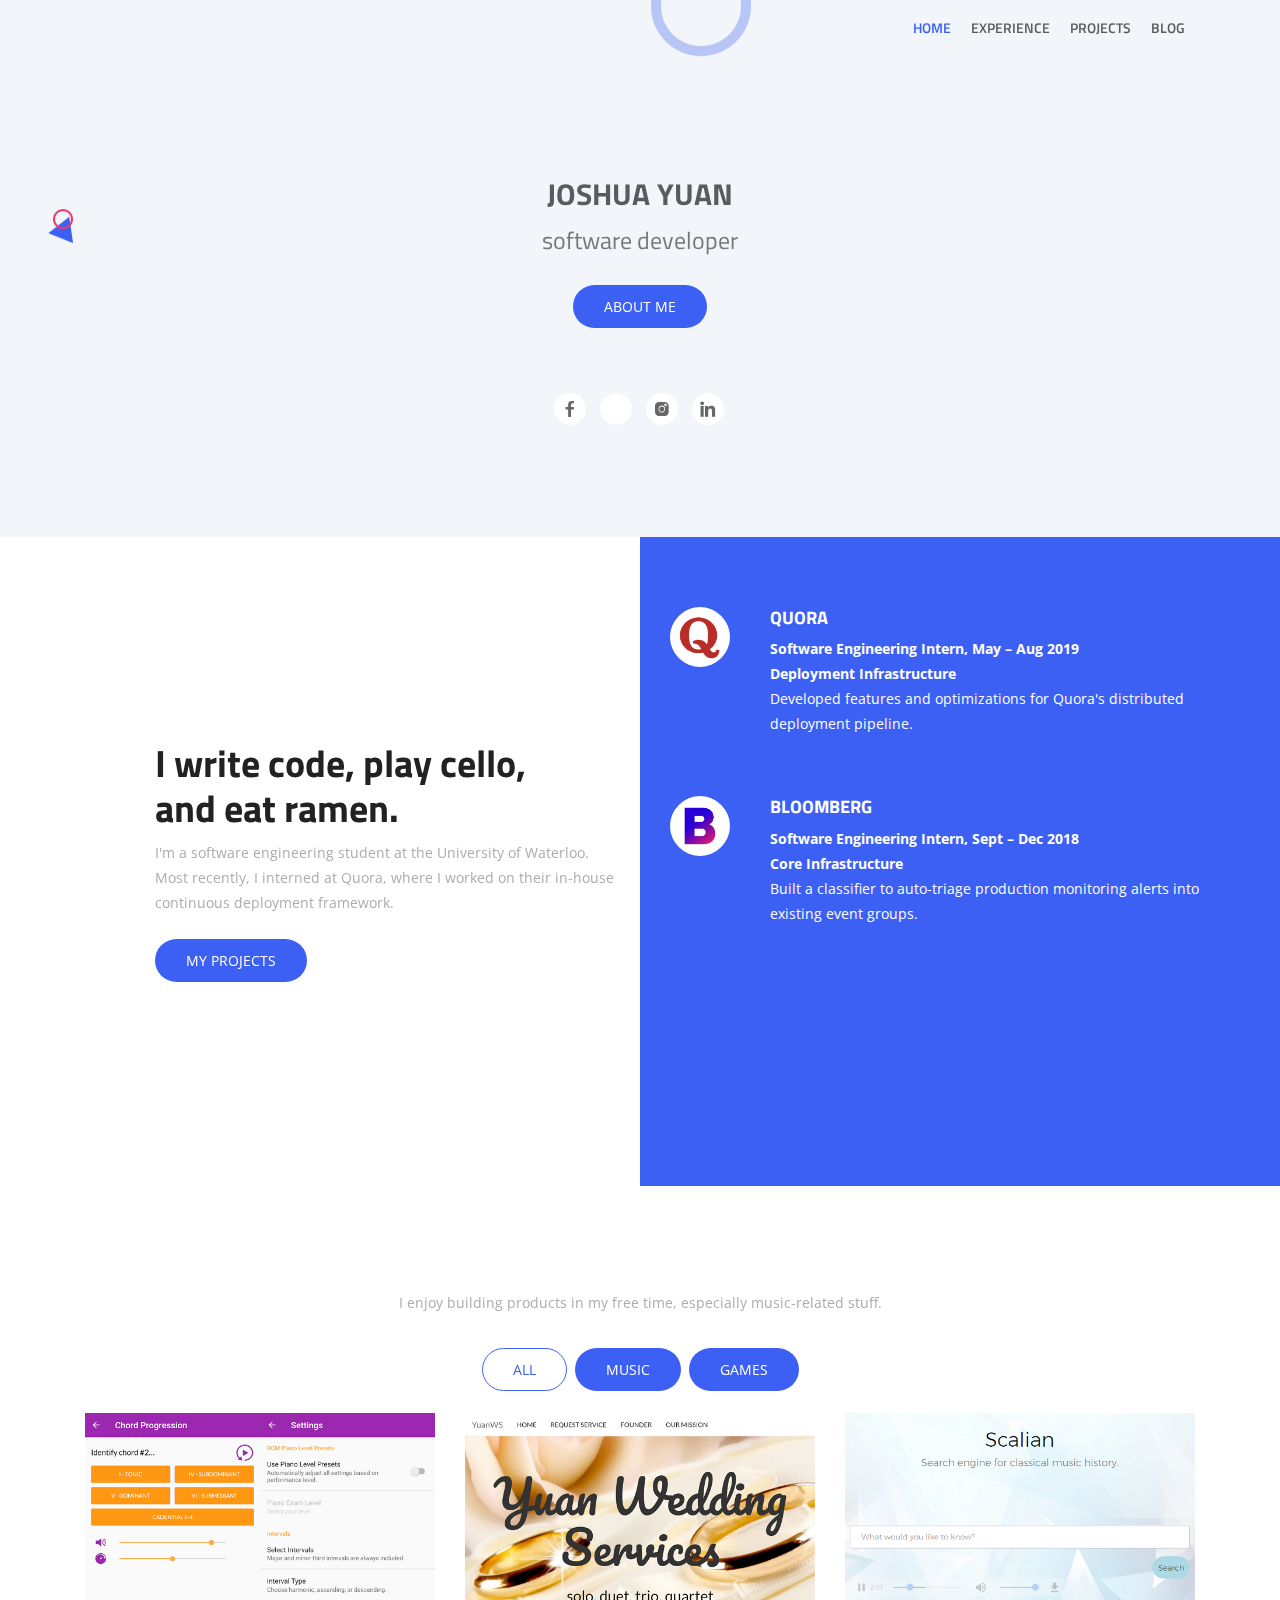
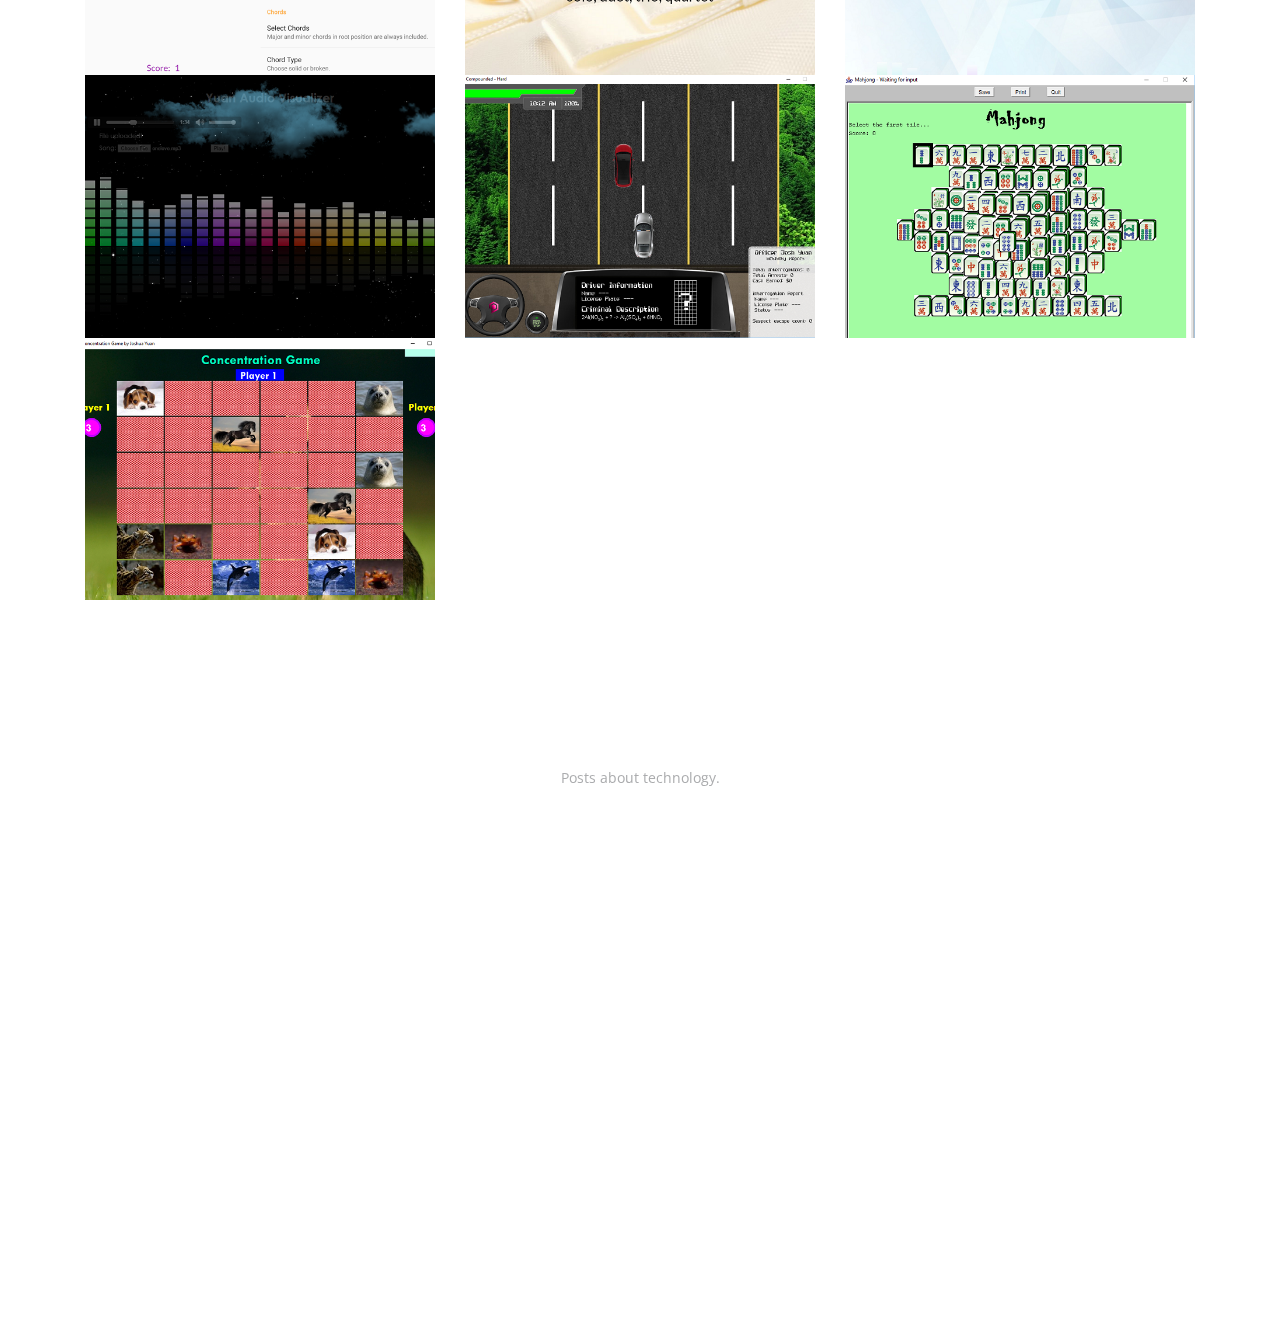
==== commit d5602a3e: "pre icon changes" ====
--- a/hello/stack-opl/stack-opl/index.html
+++ b/hello/stack-opl/stack-opl/index.html
@@ -5,7 +5,7 @@
     <meta charset="utf-8">
     <meta name="viewport" content="width=device-width, initial-scale=1, shrink-to-fit=no">
 
-    <title>Stack - Bootstrap 4 Business Template</title>
+    <title>Joshua Yuan</title>
 
     <!-- Bootstrap CSS -->
     <link rel="stylesheet" href="assets/css/bootstrap.min.css" >
@@ -75,7 +75,7 @@
               <div class="contents text-center">
                 <div class="wow fadeInUp">
                   <h2 class="head-title">Joshua Yuan</h2>
-                  <h3 id="subtitle">engineer by trade, artist by choice</h3>
+                  <h3 id="subtitle">software developer</h3>
                 </div>
                 <div class="header-button wow fadeInUp" data-wow-delay="0.3s">
                   <a href="#experience" class="btn btn-common">About Me</a>
@@ -335,13 +335,13 @@
             <!-- Blog Item Starts -->
             <div class="blog-item-wrapper wow fadeInLeft" data-wow-delay="0.3s">
               <div class="blog-item-img">
-                <a href="single-post.html">
+                <a href="http://blog.joshuayuan.com/2018/12/09/tax-engine-componentization-@-shopify.html">
                   <img src="assets/img/blog/img3.jpg" alt="">
                 </a>                
               </div>
               <div class="blog-item-text"> 
                 <h3>
-                <a href="single-post.html">Tax Engine Componentization @ Shopify</a>
+                <a href="http://blog.joshuayuan.com/2018/12/09/tax-engine-componentization-@-shopify.html">Tax Engine Componentization @ Shopify</a>
                 </h3>
                 <p>
                 The engineering decisions made by Shopify’s tax team during their search for the best way to decouple the new tax engine with its consumers.
@@ -356,13 +356,13 @@
             <!-- Blog Item Starts -->
             <div class="blog-item-wrapper wow fadeInUp" data-wow-delay="0.6s">
               <div class="blog-item-img">
-                <a href="single-post.html">
+                <a href="#">
                   <img src="assets/img/blog/img2.jpg" alt="">
                 </a>                
               </div>
               <div class="blog-item-text"> 
                 <h3>
-                <a href="single-post.html">Improving Continuous Deployment Efficiency @ Quora</a>
+                <a href="#">Improving Continuous Deployment Efficiency @ Quora</a>
                 </h3>
                 <p>
                 Engineering tradeoffs, optimization tradeoffs, increasing parallelism. 
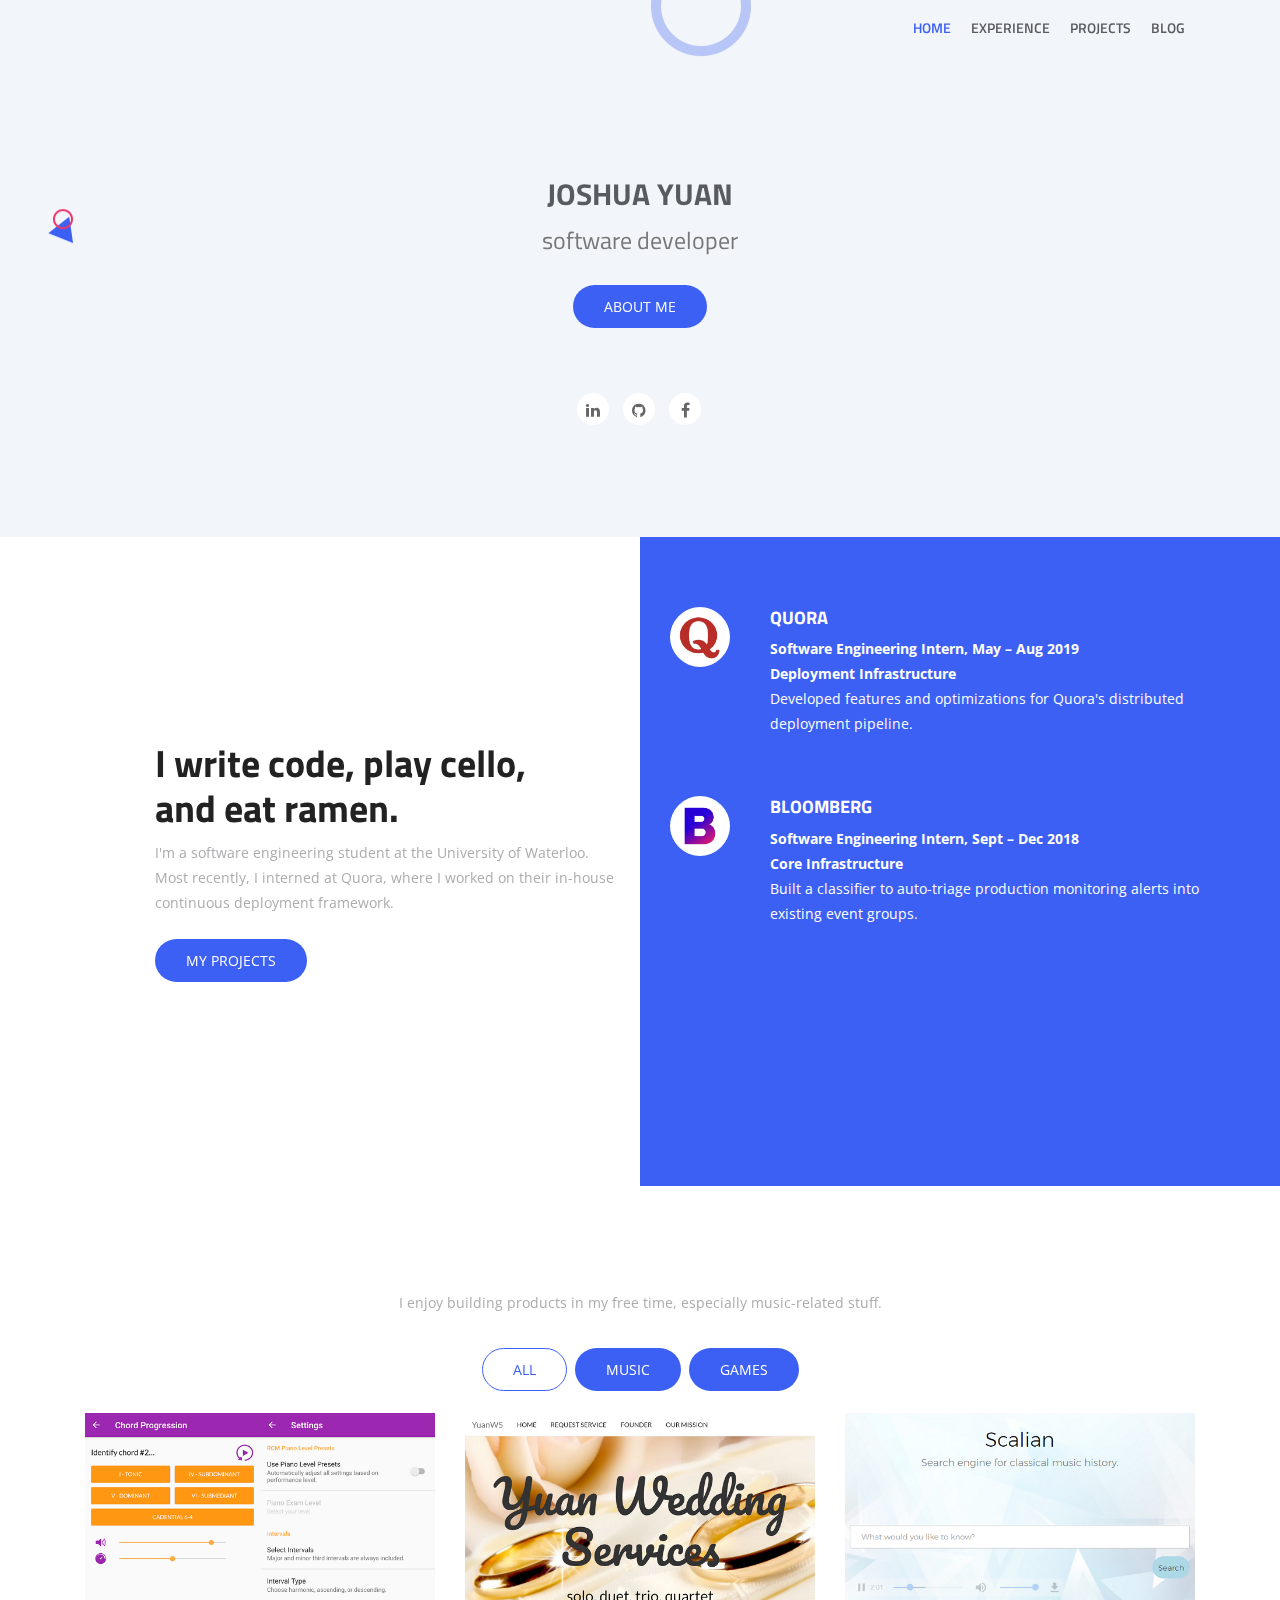
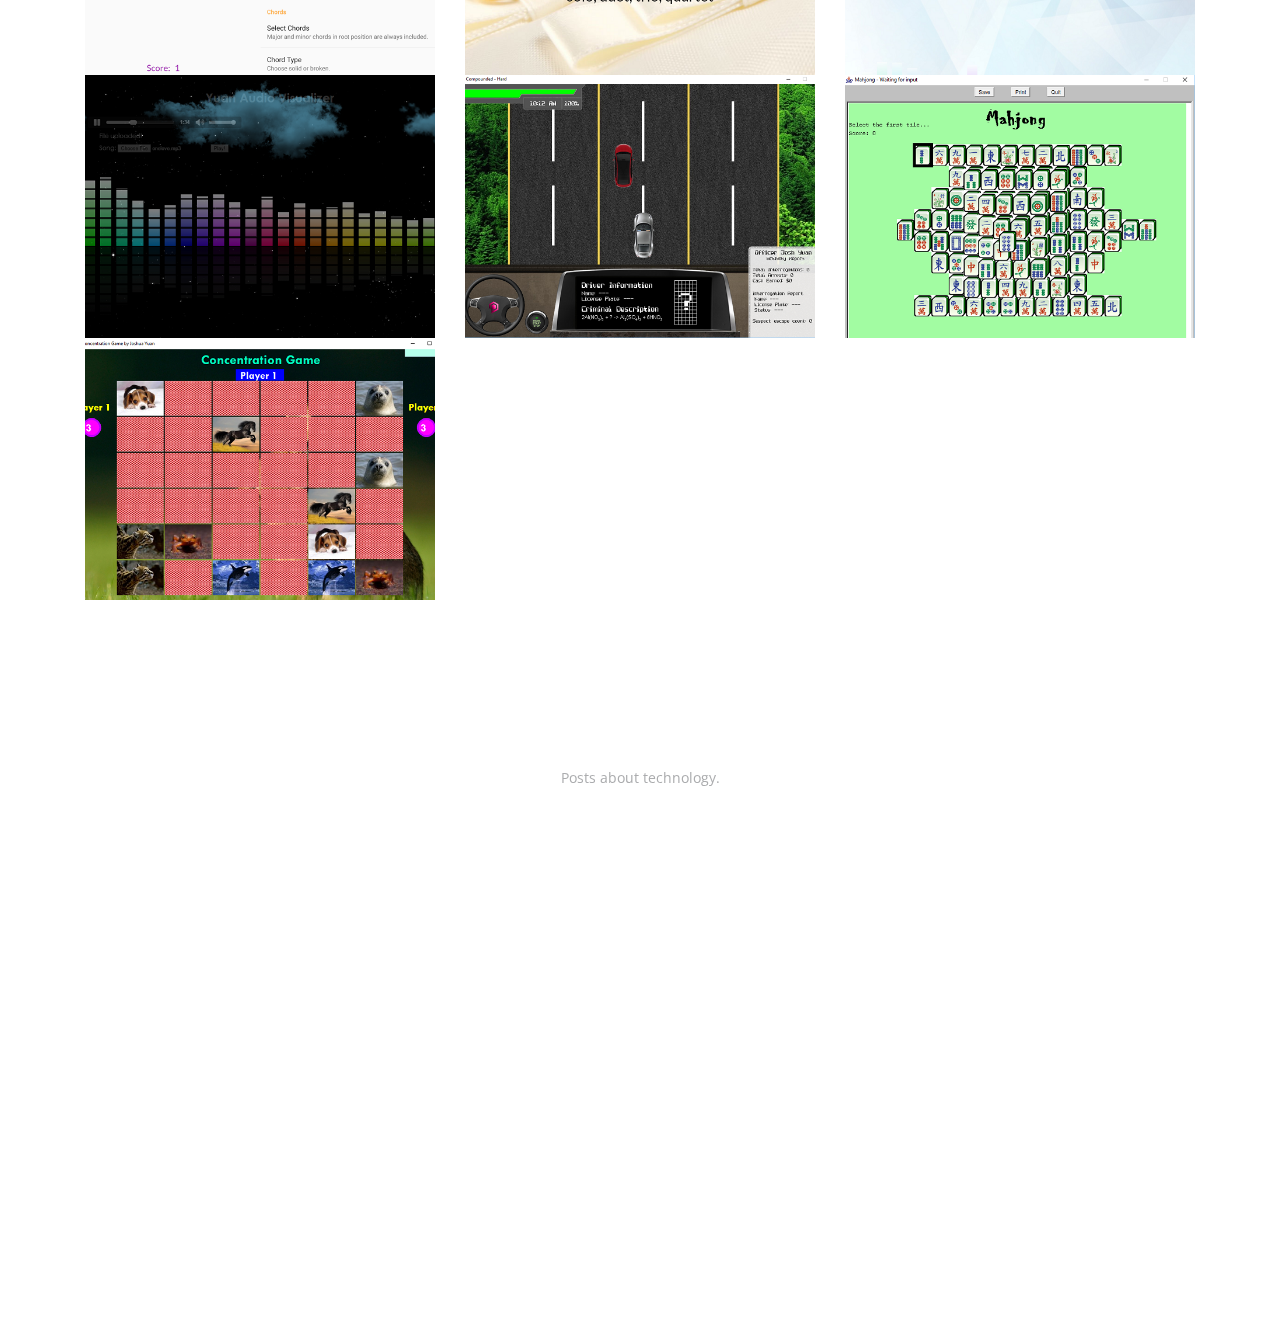
==== commit cf5e278c: "delete unused files" ====
--- a/hello/stack-opl/stack-opl/index.html
+++ b/hello/stack-opl/stack-opl/index.html
@@ -25,7 +25,7 @@
     <link rel="stylesheet" href="assets/css/main.css">
     <!-- Responsive Style -->
     <link rel="stylesheet" href="assets/css/responsive.css">
-
+    <link rel="stylesheet" href="https://cdnjs.cloudflare.com/ajax/libs/font-awesome/4.7.0/css/font-awesome.min.css">
   </head>
   <body>
 
@@ -89,10 +89,9 @@
                 </div>
                 <div class="col-lg-4 col-md-4 col-xs-12">     
                   <div class="social-icon text-center">
-                    <a class="facebook" href="#"><i class="lni-facebook-filled"></i></a>
-                    <a class="github" href="#"><i class="lni-github-original"></i></a>
-                    <a class="instagram" href="#"><i class="lni-instagram-filled"></i></a>
-                    <a class="linkedin" href="#"><i class="lni-linkedin-filled"></i></a>
+                    <a class="linkedin" href="https://www.linkedin.com/in/joshuayuan"><i class="fa fa-linkedin"></i></a>
+                    <a class="linkedin" href="https://github.com/joshyuan360"><i class="fa fa-github"></i></a>
+                    <a class="linkedin" href="https://www.facebook.com/yuan.joshua"><i class="fa fa-facebook"></i></a>
                   </div>
                 </div>
                 <div class="col-lg-4 col-md-5 col-xs-12">
